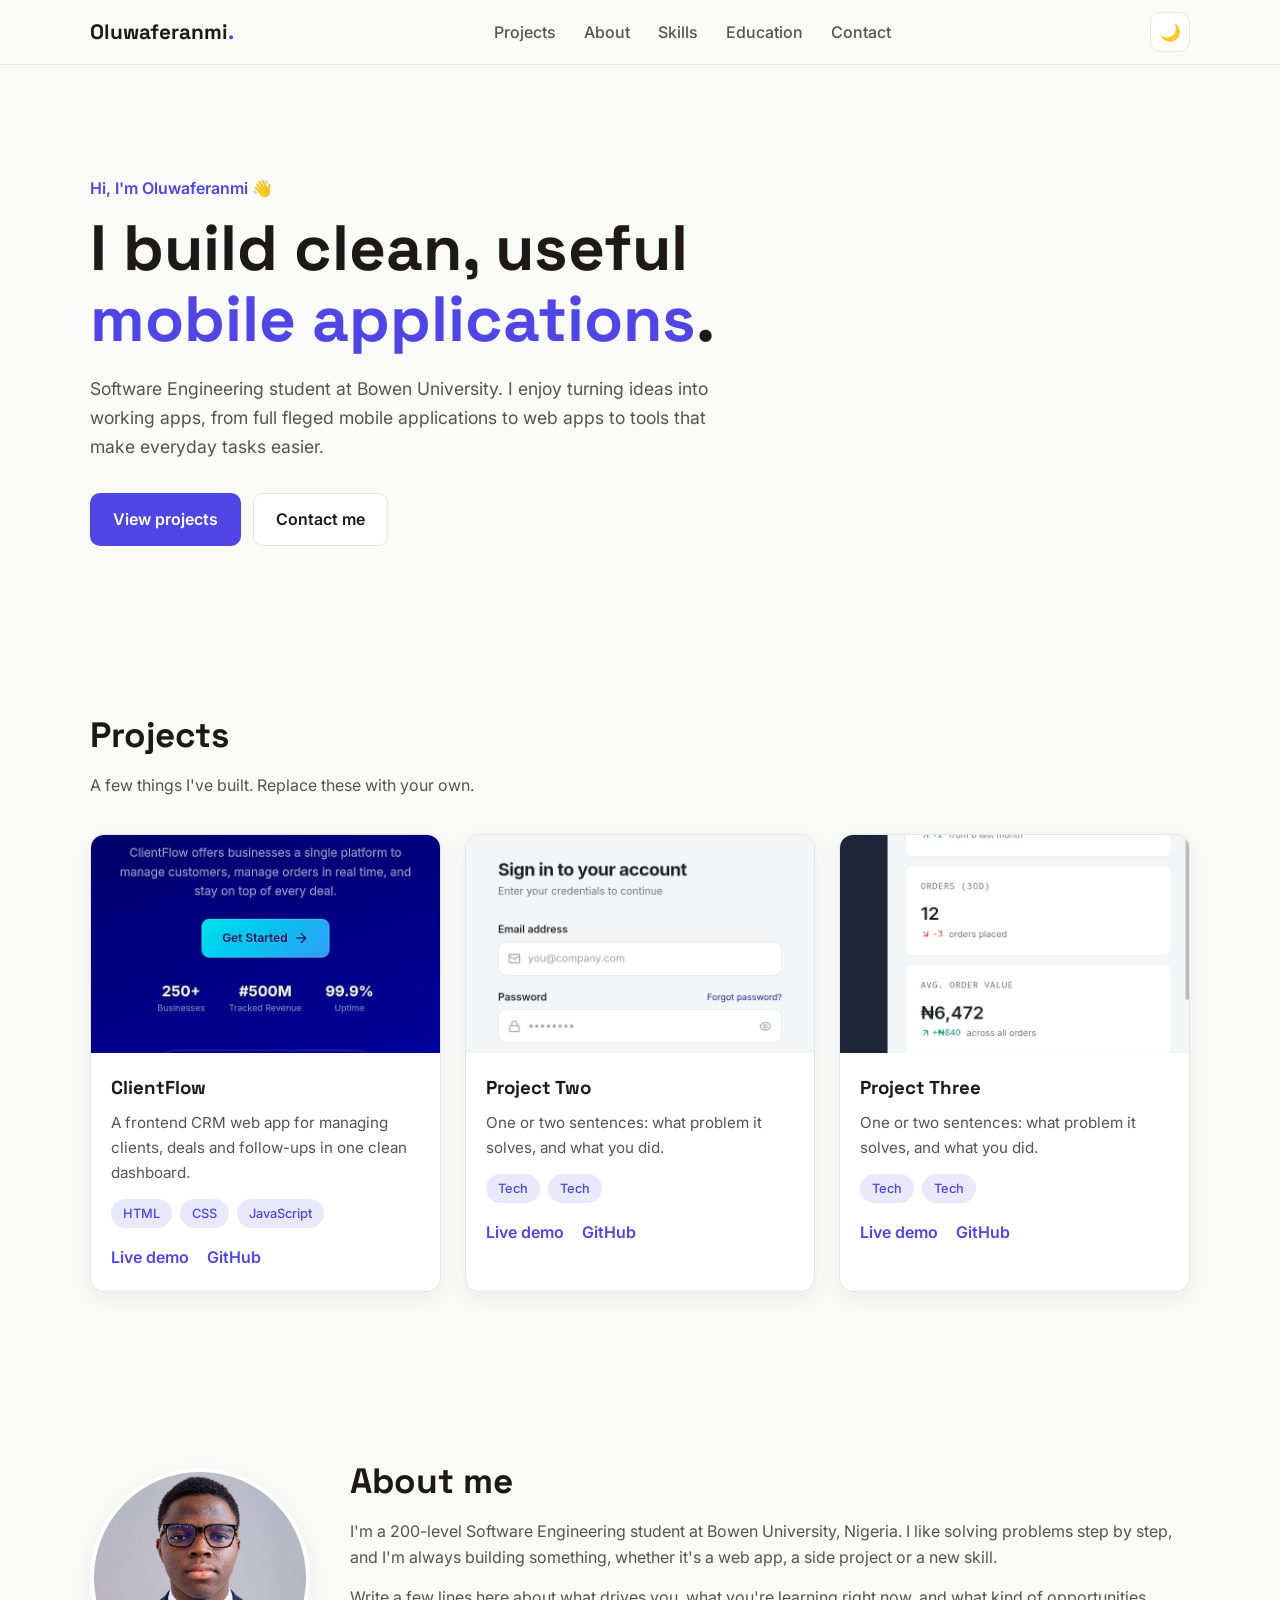
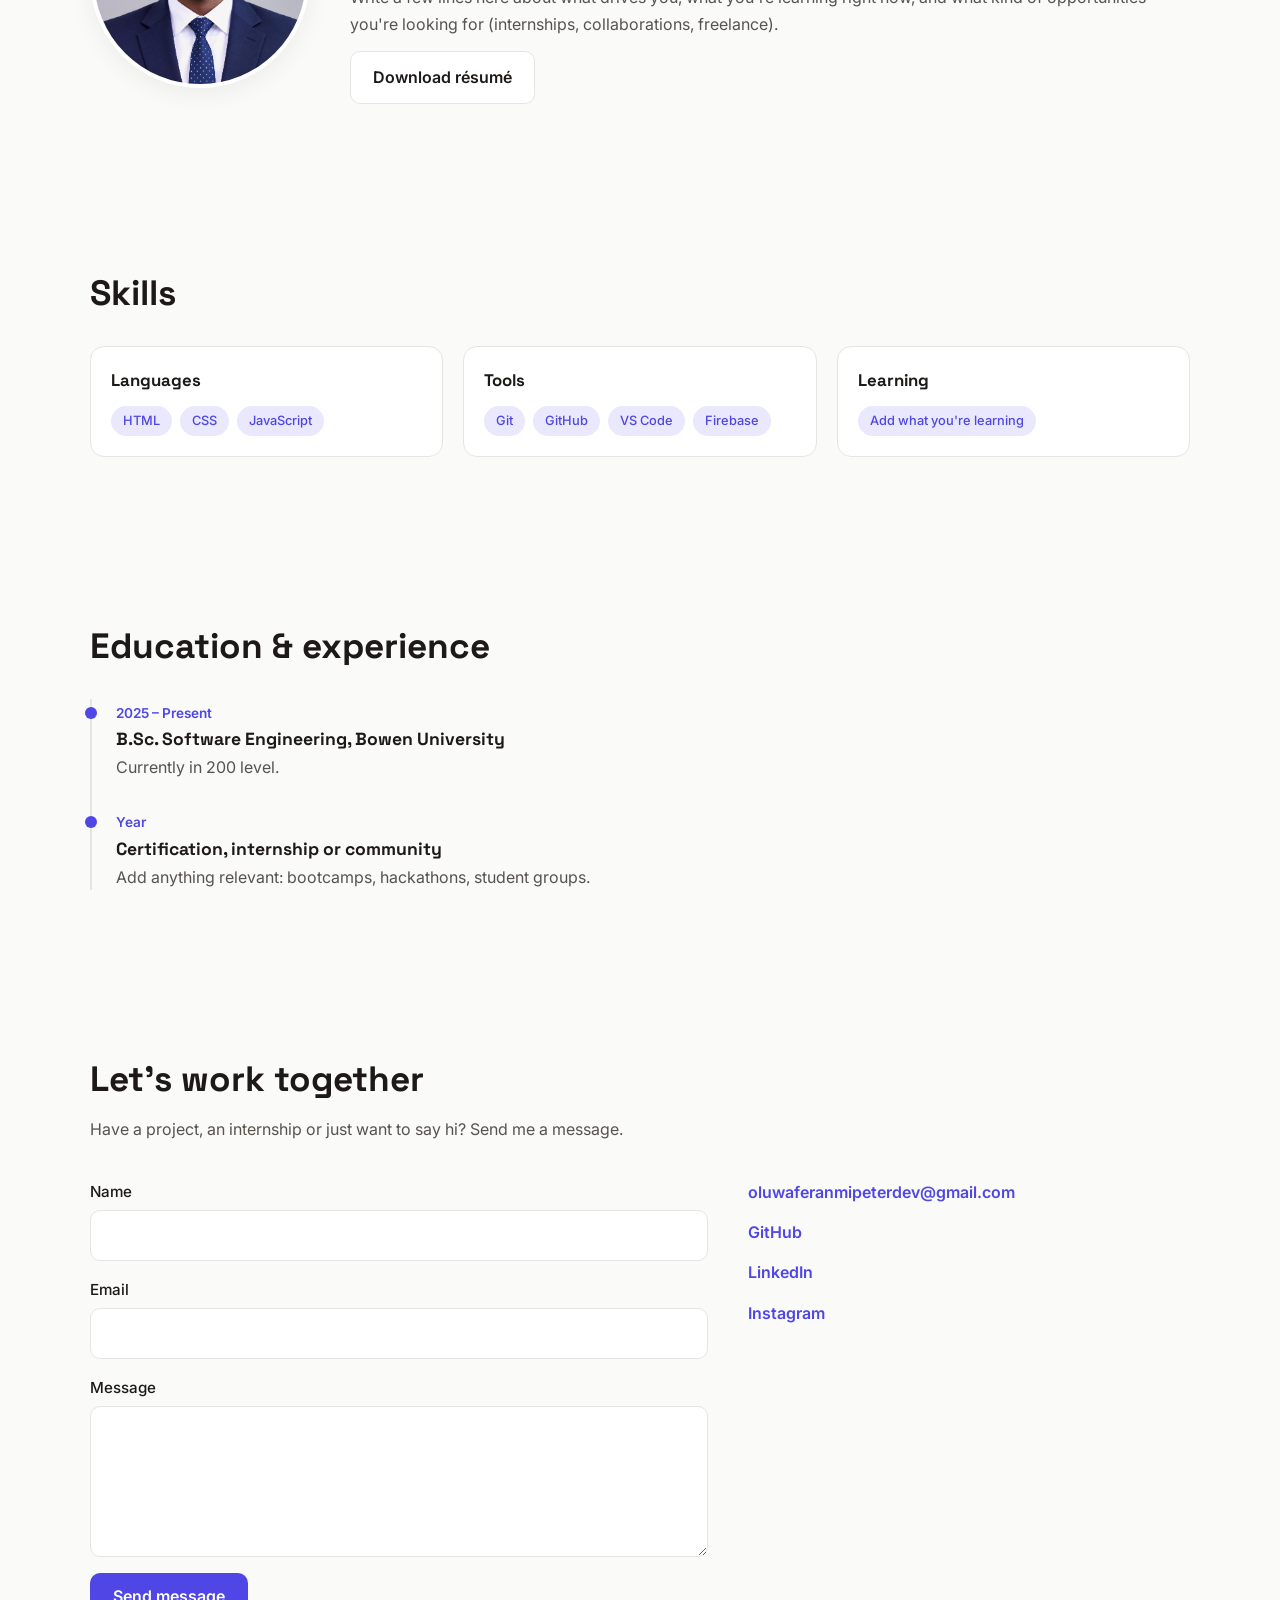
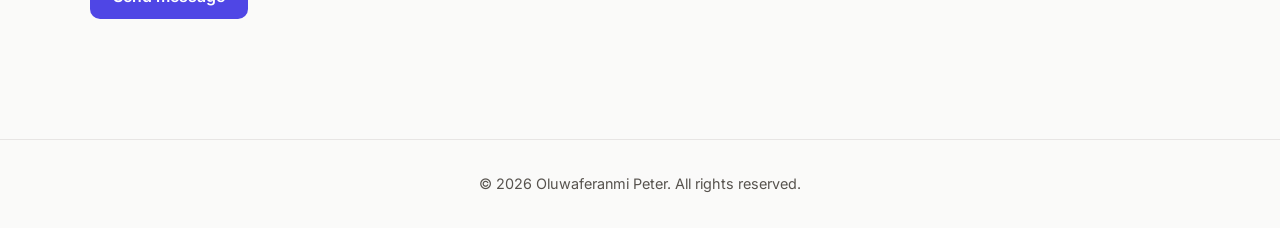
==== portfolio/public/index.html @ f14c9f9d "name change commit" ====
<!DOCTYPE html>
<html lang="en">
<head>
  <meta charset="UTF-8" />
  <meta name="viewport" content="width=device-width, initial-scale=1.0" />
  <title>Oluwaferanmi | Software Engineering Student</title>
  <meta name="description" content="Portfolio of Oluwaferanmi Osungbure, a Software Engineering student at Bowen University building useful mobile apps." />
  <meta property="og:title" content="Oluwaferanmi | Software Engineering Student" />
  <meta property="og:description" content="Projects, skills and contact details." />
  <meta property="og:image" content="images/preview.png" />
  <link rel="icon" href="images/favicon.png" />
  <link rel="preconnect" href="https://fonts.googleapis.com" />
  <link rel="preconnect" href="https://fonts.gstatic.com" crossorigin />
  <link href="https://fonts.googleapis.com/css2?family=Inter:wght@400;500;600&family=Space+Grotesk:wght@500;700&display=swap" rel="stylesheet" />
  <link rel="stylesheet" href="css/style.css" />
  <script>
    // Apply saved theme before paint to avoid a flash
    try {
      var t = localStorage.getItem("theme");
      if (t) document.documentElement.setAttribute("data-theme", t);
    } catch (e) {}
  </script>
</head>
<body>

  <header class="site-header">
    <nav class="nav container">
      <a href="#home" class="logo">Oluwaferanmi<span>.</span></a>
      <ul class="nav-links" id="nav-links">
        <li><a href="#projects">Projects</a></li>
        <li><a href="#about">About</a></li>
        <li><a href="#skills">Skills</a></li>
        <li><a href="#education">Education</a></li>
        <li><a href="#contact">Contact</a></li>
      </ul>
      <div class="nav-actions">
        <button id="theme-toggle" class="icon-btn" aria-label="Toggle dark mode">🌙</button>
        <button id="menu-toggle" class="icon-btn menu-btn" aria-label="Open menu" aria-expanded="false">☰</button>
      </div>
    </nav>
  </header>

  <main>

    <!-- HERO -->
    <section id="home" class="hero container">
      <p class="eyebrow">Hi, I'm Oluwaferanmi 👋</p>
      <h1>I build clean, useful <span class="accent">mobile applications</span>.</h1>
      <p class="lead">
        Software Engineering student at Bowen University. I enjoy turning ideas into
        working apps, from full fleged mobile applications to web apps to tools that make everyday tasks easier.
      </p>
      <div class="hero-buttons">
        <a href="#projects" class="btn btn-primary">View projects</a>
        <a href="#contact" class="btn btn-outline">Contact me</a>
      </div>
    </section>

    <!-- PROJECTS -->
    <section id="projects" class="section container">
      <h2 class="section-title">Projects</h2>
      <p class="section-sub">A few things I've built. Replace these with your own.</p>

      <div class="grid">
        <article class="card reveal">
          <img src="images/clientflow.png" alt="Screenshot of ClientFlow CRM dashboard" loading="lazy" />
          <div class="card-body">
            <h3>ClientFlow</h3>
            <p>A frontend CRM web app for managing clients, deals and follow-ups in one clean dashboard.</p>
            <ul class="tags">
              <li>HTML</li><li>CSS</li><li>JavaScript</li>
            </ul>
            <div class="card-links">
              <a href="#" target="_blank" rel="noopener">Live demo</a>
              <a href="#" target="_blank" rel="noopener">GitHub</a>
            </div>
          </div>
        </article>

        <article class="card reveal">
          <img src="images/project-2.png" alt="Screenshot of project two" loading="lazy" />
          <div class="card-body">
            <h3>Project Two</h3>
            <p>One or two sentences: what problem it solves, and what you did.</p>
            <ul class="tags">
              <li>Tech</li><li>Tech</li>
            </ul>
            <div class="card-links">
              <a href="#" target="_blank" rel="noopener">Live demo</a>
              <a href="#" target="_blank" rel="noopener">GitHub</a>
            </div>
          </div>
        </article>

        <article class="card reveal">
          <img src="images/project-3.png" alt="Screenshot of project three" loading="lazy" />
          <div class="card-body">
            <h3>Project Three</h3>
            <p>One or two sentences: what problem it solves, and what you did.</p>
            <ul class="tags">
              <li>Tech</li><li>Tech</li>
            </ul>
            <div class="card-links">
              <a href="#" target="_blank" rel="noopener">Live demo</a>
              <a href="#" target="_blank" rel="noopener">GitHub</a>
            </div>
          </div>
        </article>
      </div>
    </section>

    <!-- ABOUT -->
    <section id="about" class="section container about">
      <img class="avatar" src="images/me.jpg" alt="Portrait of Peter" />
      <div>
        <h2 class="section-title">About me</h2>
        <p>
          I'm a 200-level Software Engineering student at Bowen University, Nigeria.
          I like solving problems step by step, and I'm always building something,
          whether it's a web app, a side project or a new skill.
        </p>
        <p>
          Write a few lines here about what drives you, what you're learning right now,
          and what kind of opportunities you're looking for (internships, collaborations, freelance).
        </p>
        <a href="resume.pdf" class="btn btn-outline" download>Download résumé</a>
      </div>
    </section>

    <!-- SKILLS -->
    <section id="skills" class="section container">
      <h2 class="section-title">Skills</h2>
      <div class="skills-grid">
        <div class="skill-group reveal">
          <h3>Languages</h3>
          <ul class="tags"><li>HTML</li><li>CSS</li><li>JavaScript</li></ul>
        </div>
        <div class="skill-group reveal">
          <h3>Tools</h3>
          <ul class="tags"><li>Git</li><li>GitHub</li><li>VS Code</li><li>Firebase</li></ul>
        </div>
        <div class="skill-group reveal">
          <h3>Learning</h3>
          <ul class="tags"><li>Add what you're learning</li></ul>
        </div>
      </div>
    </section>

    <!-- EDUCATION -->
    <section id="education" class="section container">
      <h2 class="section-title">Education &amp; experience</h2>
      <ul class="timeline">
        <li class="reveal">
          <span class="time">2025 – Present</span>
          <h3>B.Sc. Software Engineering, Bowen University</h3>
          <p>Currently in 200 level.</p>
        </li>
        <li class="reveal">
          <span class="time">Year</span>
          <h3>Certification, internship or community</h3>
          <p>Add anything relevant: bootcamps, hackathons, student groups.</p>
        </li>
      </ul>
    </section>

    <!-- CONTACT -->
    <section id="contact" class="section container contact">
      <h2 class="section-title">Let's work together</h2>
      <p class="section-sub">Have a project, an internship or just want to say hi? Send me a message.</p>

      <div class="contact-wrap">
        <form id="contact-form" class="form" action="https://formspree.io/f/mljbjqqv" method="POST">
          <input type="hidden" name="_subject" value="New message from my portfolio" />
          <input type="text" name="_gotcha" style="display:none" tabindex="-1" autocomplete="off" />

          <label>Name
            <input type="text" name="name" required />
          </label>
          <label>Email
            <input type="email" name="email" required />
          </label>
          <label>Message
            <textarea name="message" rows="5" required></textarea>
          </label>
          <button type="submit" class="btn btn-primary">Send message</button>
          <p id="form-status" role="status" aria-live="polite"></p>
        </form>

        <ul class="contact-links">
          <li><a href="mailto:oluwaferanmipeterdev@gmail.com">oluwaferanmipeterdev@gmail.com</a></li>
          <li><a href="https://github.com/Peter-dev-nig" target="_blank" rel="noopener">GitHub</a></li>
          <li><a href="https://linkedin.com/in/feranmi-osungbure-7528b6446?" target="_blank" rel="noopener">LinkedIn</a></li>
          <li><a href="https://instagram.com/oluwaferanmi_dev" target="_blank" rel="noopener">Instagram</a></li>
        </ul>
      </div>
    </section>

  </main>

  <footer class="footer">
    <p>© <span id="year"></span> Oluwaferanmi Peter. All rights reserved.</p>
  </footer>

  <script src="js/main.js"></script>
</body>
</html>
---- portfolio/public/css/style.css ----
/* ---------- Tokens ---------- */
:root {
  --bg: #fafaf9;
  --surface: #ffffff;
  --text: #1c1917;
  --muted: #57534e;
  --border: #e7e5e4;
  --accent: #4f46e5;
  --accent-contrast: #ffffff;
  --radius: 14px;
  --shadow: 0 6px 24px rgba(0, 0, 0, 0.06);
  --font-body: "Inter", system-ui, sans-serif;
  --font-display: "Space Grotesk", "Inter", system-ui, sans-serif;
}

:root[data-theme="dark"] {
  --bg: #0c0a09;
  --surface: #171412;
  --text: #f5f5f4;
  --muted: #a8a29e;
  --border: #292524;
  --accent: #818cf8;
  --accent-contrast: #0c0a09;
  --shadow: 0 6px 24px rgba(0, 0, 0, 0.4);
}

@media (prefers-color-scheme: dark) {
  :root:not([data-theme="light"]) {
    --bg: #0c0a09;
    --surface: #171412;
    --text: #f5f5f4;
    --muted: #a8a29e;
    --border: #292524;
    --accent: #818cf8;
    --accent-contrast: #0c0a09;
    --shadow: 0 6px 24px rgba(0, 0, 0, 0.4);
  }
}

/* ---------- Base ---------- */
* { box-sizing: border-box; margin: 0; padding: 0; }
html { scroll-behavior: smooth; scroll-padding-top: 80px; }
body {
  font-family: var(--font-body);
  background: var(--bg);
  color: var(--text);
  line-height: 1.65;
  transition: background 0.3s, color 0.3s;
}
img { max-width: 100%; display: block; }
a { color: inherit; text-decoration: none; }
ul { list-style: none; }

.container { width: min(1100px, 100% - 32px); margin-inline: auto; }
.section { padding: 80px 0; }
.section-title { font-family: var(--font-display); font-size: clamp(1.6rem, 4vw, 2.2rem); margin-bottom: 8px; }
.section-sub { color: var(--muted); margin-bottom: 36px; }
.accent { color: var(--accent); }

/* ---------- Header / Nav ---------- */
.site-header {
  position: sticky; top: 0; z-index: 50;
  background: color-mix(in srgb, var(--bg) 85%, transparent);
  backdrop-filter: blur(10px);
  border-bottom: 1px solid var(--border);
}
.nav { display: flex; align-items: center; justify-content: space-between; height: 64px; }
.logo { font-family: var(--font-display); font-weight: 700; font-size: 1.3rem; }
.logo span { color: var(--accent); }
.nav-links { display: flex; gap: 28px; }
.nav-links a { color: var(--muted); font-weight: 500; transition: color 0.2s; }
.nav-links a:hover { color: var(--accent); }
.nav-actions { display: flex; gap: 8px; }
.icon-btn {
  background: var(--surface); border: 1px solid var(--border); color: var(--text);
  width: 40px; height: 40px; border-radius: 10px; cursor: pointer; font-size: 1.05rem;
}
.menu-btn { display: none; }

/* ---------- Hero ---------- */
.hero { padding: 110px 0 80px; }
.eyebrow { color: var(--accent); font-weight: 600; margin-bottom: 12px; }
.hero h1 {
  font-family: var(--font-display);
  font-size: clamp(2.2rem, 7vw, 4rem);
  line-height: 1.1; max-width: 18ch; margin-bottom: 20px;
}
.lead { color: var(--muted); font-size: 1.1rem; max-width: 58ch; margin-bottom: 32px; }
.hero-buttons { display: flex; gap: 12px; flex-wrap: wrap; }

/* ---------- Buttons ---------- */
.btn {
  display: inline-block; padding: 12px 22px; border-radius: 10px;
  font-weight: 600; cursor: pointer; border: 1px solid transparent;
  font-family: inherit; font-size: 1rem; transition: transform 0.15s, opacity 0.2s;
}
.btn:hover { transform: translateY(-2px); }
.btn-primary { background: var(--accent); color: var(--accent-contrast); }
.btn-outline { border-color: var(--border); background: var(--surface); }
.btn-outline:hover { border-color: var(--accent); }

/* ---------- Projects ---------- */
.grid { display: grid; grid-template-columns: repeat(auto-fit, minmax(290px, 1fr)); gap: 24px; }
.card {
  background: var(--surface); border: 1px solid var(--border);
  border-radius: var(--radius); overflow: hidden; box-shadow: var(--shadow);
  transition: transform 0.2s;
}
.card:hover { transform: translateY(-4px); }
.card img { width: 100%; aspect-ratio: 16 / 10; object-fit: cover; background: var(--border); }
.card-body { padding: 20px; }
.card-body h3 { font-family: var(--font-display); margin-bottom: 6px; }
.card-body p { color: var(--muted); font-size: 0.95rem; margin-bottom: 14px; }
.card-links { display: flex; gap: 18px; margin-top: 16px; font-weight: 600; }
.card-links a { color: var(--accent); }
.card-links a:hover { text-decoration: underline; }

.tags { display: flex; flex-wrap: wrap; gap: 8px; }
.tags li {
  font-size: 0.8rem; padding: 4px 12px; border-radius: 999px;
  background: color-mix(in srgb, var(--accent) 12%, transparent); color: var(--accent); font-weight: 500;
}

/* ---------- About ---------- */
.about { display: grid; grid-template-columns: 220px 1fr; gap: 40px; align-items: center; }
.about p { color: var(--muted); margin-bottom: 14px; }
.avatar {
  width: 220px; height: 220px; border-radius: 50%; object-fit: cover;
  background: var(--border); border: 4px solid var(--surface); box-shadow: var(--shadow);
}

/* ---------- Skills ---------- */
.skills-grid { display: grid; grid-template-columns: repeat(auto-fit, minmax(240px, 1fr)); gap: 20px; margin-top: 24px; }
.skill-group { background: var(--surface); border: 1px solid var(--border); border-radius: var(--radius); padding: 20px; }
.skill-group h3 { font-family: var(--font-display); margin-bottom: 12px; font-size: 1.05rem; }

/* ---------- Timeline ---------- */
.timeline { margin-top: 24px; border-left: 2px solid var(--border); padding-left: 24px; display: grid; gap: 28px; }
.timeline li { position: relative; }
.timeline li::before {
  content: ""; position: absolute; left: -31px; top: 8px;
  width: 12px; height: 12px; border-radius: 50%; background: var(--accent);
}
.time { font-size: 0.85rem; color: var(--accent); font-weight: 600; }
.timeline h3 { font-family: var(--font-display); font-size: 1.1rem; }
.timeline p { color: var(--muted); }

/* ---------- Contact ---------- */
.contact-wrap { display: grid; grid-template-columns: 1.4fr 1fr; gap: 40px; }
.form { display: grid; gap: 16px; }
.form label { display: grid; gap: 6px; font-weight: 500; font-size: 0.95rem; }
.form input, .form textarea {
  font: inherit; padding: 12px 14px; border-radius: 10px;
  border: 1px solid var(--border); background: var(--surface); color: var(--text);
}
.form input:focus, .form textarea:focus { outline: 2px solid var(--accent); border-color: transparent; }
.form .btn { justify-self: start; }
.contact-links { display: grid; gap: 14px; align-content: start; }
.contact-links a { color: var(--accent); font-weight: 600; }
.contact-links a:hover { text-decoration: underline; }

/* ---------- Footer ---------- */
.footer { text-align: center; padding: 32px 16px; color: var(--muted); border-top: 1px solid var(--border); font-size: 0.9rem; }

/* ---------- Scroll reveal ---------- */
.reveal { opacity: 0; transform: translateY(20px); transition: opacity 0.6s, transform 0.6s; }
.reveal.visible { opacity: 1; transform: none; }

/* ---------- Responsive ---------- */
@media (max-width: 760px) {
  .menu-btn { display: inline-block; }
  .nav-links {
    position: absolute; top: 64px; left: 0; right: 0;
    flex-direction: column; gap: 0;
    background: var(--bg); border-bottom: 1px solid var(--border);
    max-height: 0; overflow: hidden; transition: max-height 0.3s;
  }
  .nav-links.open { max-height: 320px; }
  .nav-links a { display: block; padding: 14px 16px; }
  .section { padding: 56px 0; }
  .hero { padding: 70px 0 50px; }
  .about { grid-template-columns: 1fr; text-align: left; }
  .avatar { width: 160px; height: 160px; }
  .contact-wrap { grid-template-columns: 1fr; }
}

@media (prefers-reduced-motion: reduce) {
  html { scroll-behavior: auto; }
  * { transition: none !important; }
  .reveal { opacity: 1; transform: none; }
}

#form-status { font-weight: 500; min-height: 1.5em; }
#form-status.success { color: #16a34a; }
#form-status.error { color: #dc2626; }
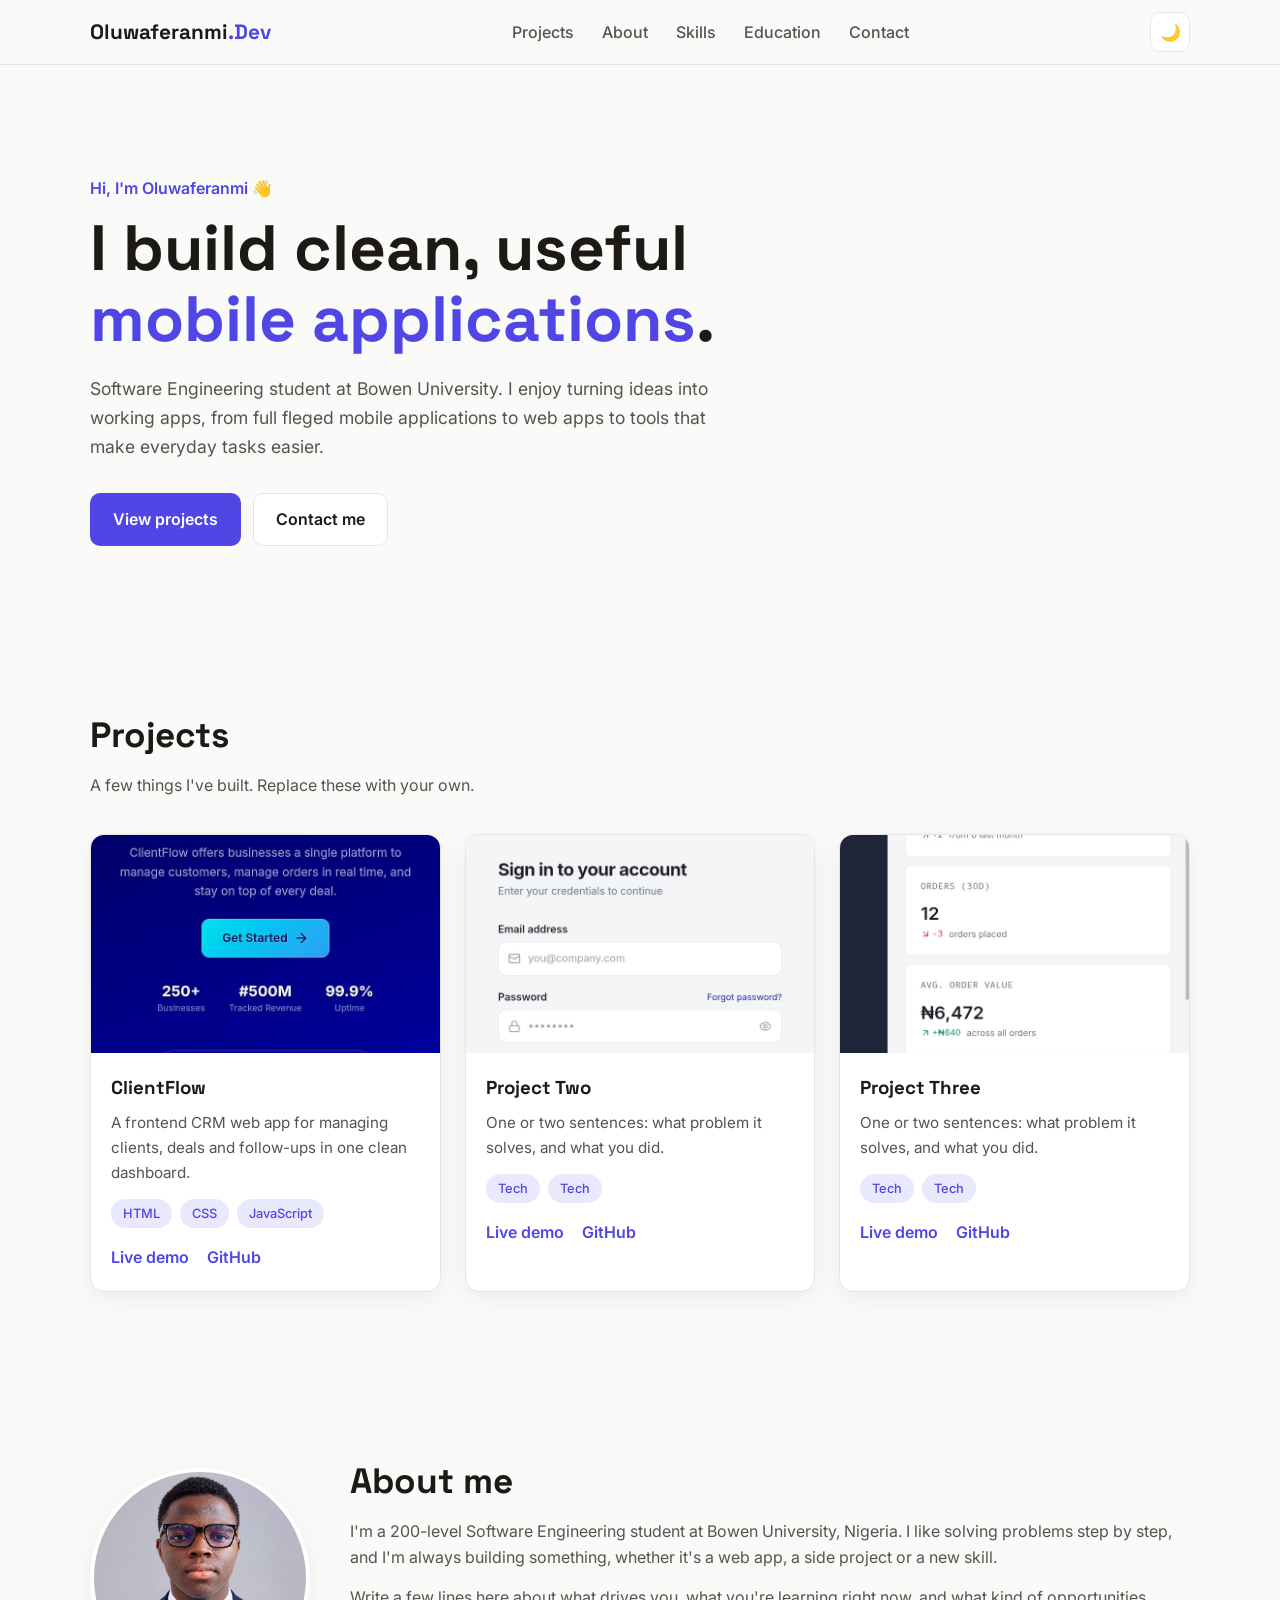
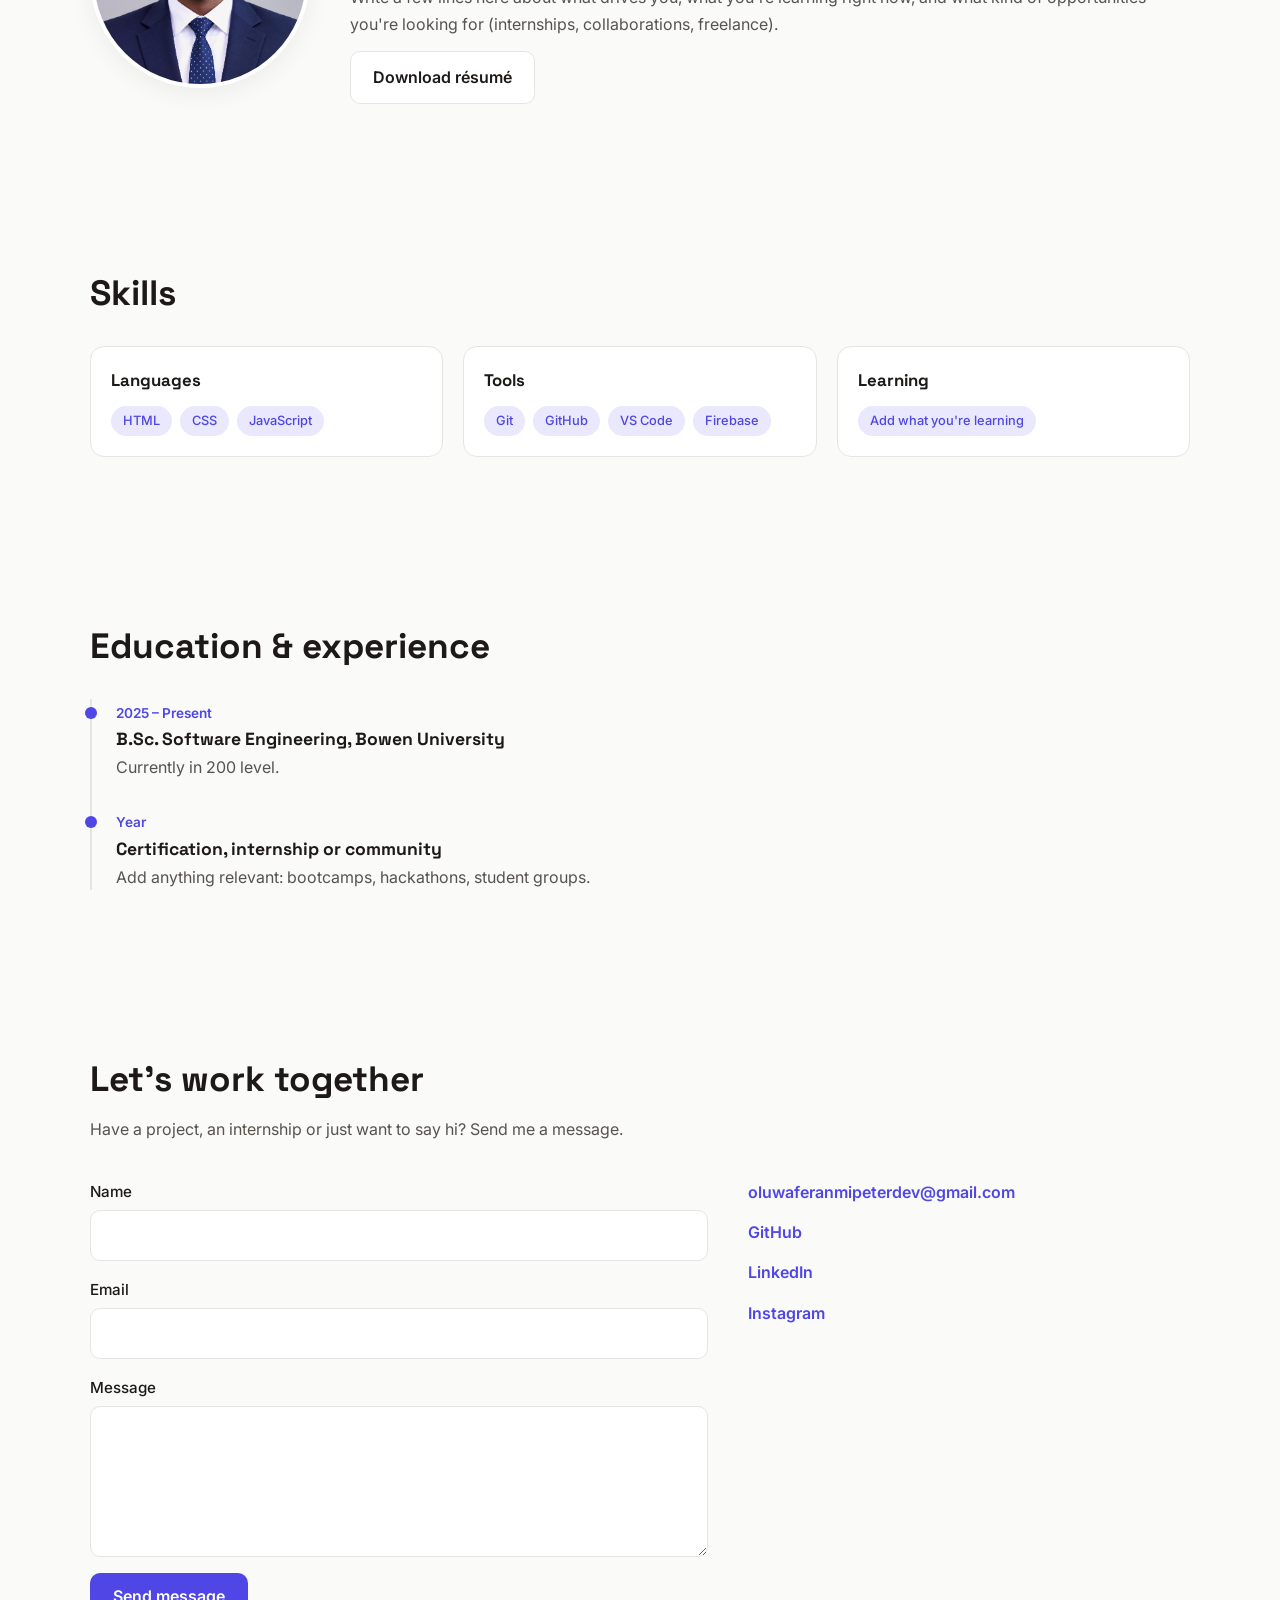
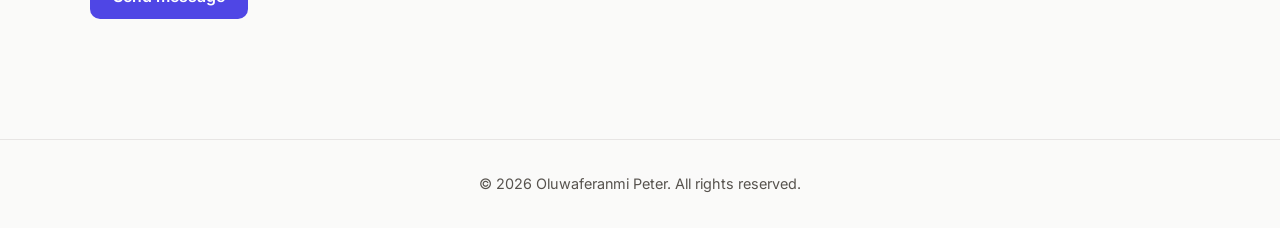
==== commit d15b111d: ".dev commit" ====
--- a/portfolio/public/index.html
+++ b/portfolio/public/index.html
@@ -3,7 +3,7 @@
 <head>
   <meta charset="UTF-8" />
   <meta name="viewport" content="width=device-width, initial-scale=1.0" />
-  <title>Oluwaferanmi | Software Engineering Student</title>
+  <title>Oluwaferanmi | Software Engineer and Mobile App Developer</title>
   <meta name="description" content="Portfolio of Oluwaferanmi Osungbure, a Software Engineering student at Bowen University building useful mobile apps." />
   <meta property="og:title" content="Oluwaferanmi | Software Engineering Student" />
   <meta property="og:description" content="Projects, skills and contact details." />
@@ -25,7 +25,7 @@
 
   <header class="site-header">
     <nav class="nav container">
-      <a href="#home" class="logo">Oluwaferanmi<span>.</span></a>
+      <a href="#home" class="logo">Oluwaferanmi<span>.</span><span>Dev</span></span></a>
       <ul class="nav-links" id="nav-links">
         <li><a href="#projects">Projects</a></li>
         <li><a href="#about">About</a></li>
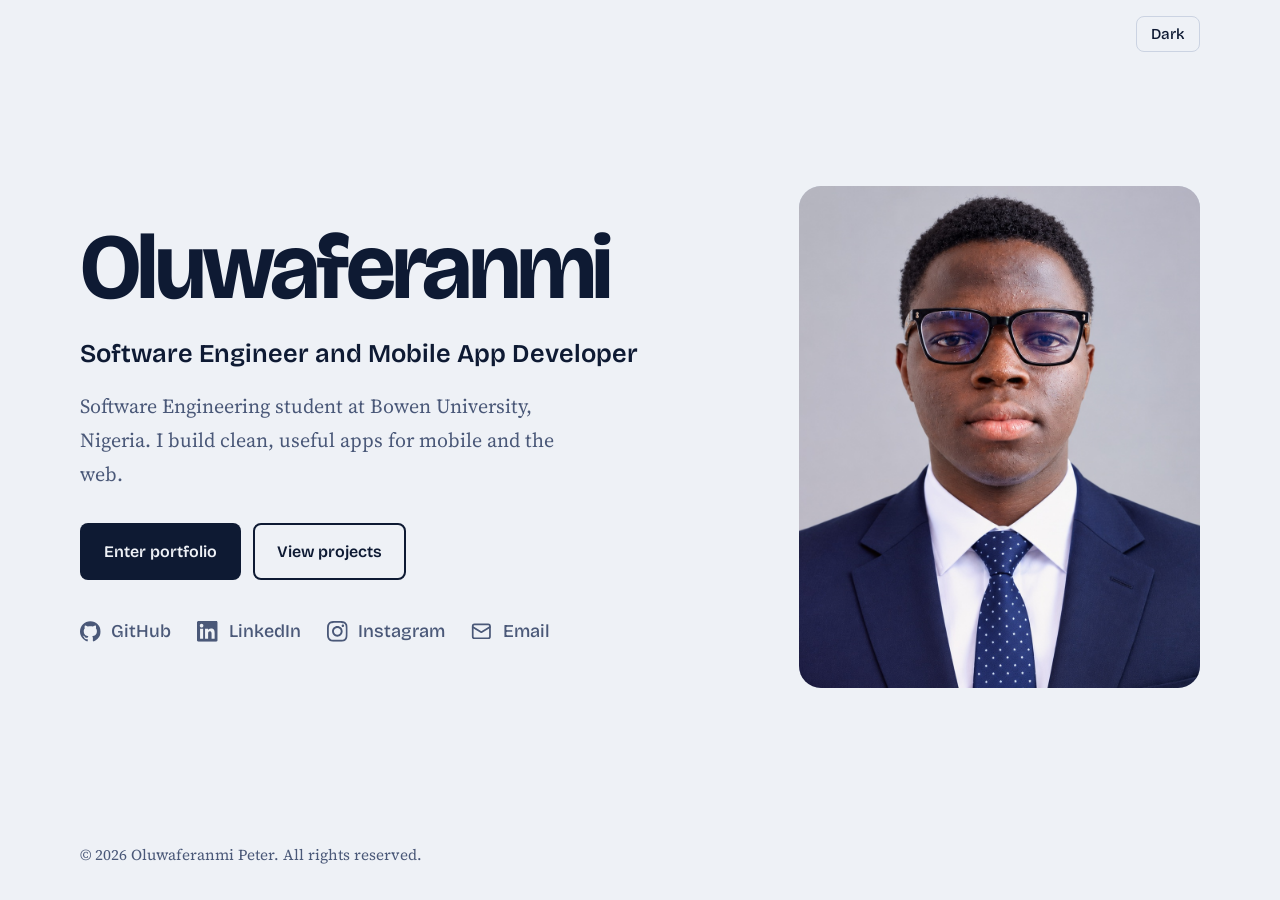
==== commit 146d3731: "lovely work 1" ====
--- a/portfolio/public/index.html
+++ b/portfolio/public/index.html
@@ -4,202 +4,55 @@
   <meta charset="UTF-8" />
   <meta name="viewport" content="width=device-width, initial-scale=1.0" />
   <title>Oluwaferanmi | Software Engineer and Mobile App Developer</title>
-  <meta name="description" content="Portfolio of Oluwaferanmi Osungbure, a Software Engineering student at Bowen University building useful mobile apps." />
-  <meta property="og:title" content="Oluwaferanmi | Software Engineering Student" />
+  <meta name="description" content="Portfolio of Oluwaferanmi Osungbure, a Software Engineering student at Bowen University building useful mobile and web apps." />
+  <meta property="og:title" content="Oluwaferanmi | Software Engineer and Mobile App Developer" />
   <meta property="og:description" content="Projects, skills and contact details." />
-  <meta property="og:image" content="images/preview.png" />
+  <meta property="og:image" content="https://oluwaferanmi-dev-portfolio.web.app/images/me.jpg" />
   <link rel="icon" href="images/favicon.png" />
   <link rel="preconnect" href="https://fonts.googleapis.com" />
   <link rel="preconnect" href="https://fonts.gstatic.com" crossorigin />
-  <link href="https://fonts.googleapis.com/css2?family=Inter:wght@400;500;600&family=Space+Grotesk:wght@500;700&display=swap" rel="stylesheet" />
+  <link href="https://fonts.googleapis.com/css2?family=Bricolage+Grotesque:opsz,wght@12..96,500..800&family=Source+Serif+4:opsz,wght@8..60,400..600&display=swap" rel="stylesheet" />
   <link rel="stylesheet" href="css/style.css" />
   <script>
-    // Apply saved theme before paint to avoid a flash
     try {
       var t = localStorage.getItem("theme");
       if (t) document.documentElement.setAttribute("data-theme", t);
     } catch (e) {}
   </script>
 </head>
-<body>
+<body class="landing-page">
 
-  <header class="site-header">
-    <nav class="nav container">
-      <a href="#home" class="logo">Oluwaferanmi<span>.</span><span>Dev</span></span></a>
-      <ul class="nav-links" id="nav-links">
-        <li><a href="#projects">Projects</a></li>
-        <li><a href="#about">About</a></li>
-        <li><a href="#skills">Skills</a></li>
-        <li><a href="#education">Education</a></li>
-        <li><a href="#contact">Contact</a></li>
+  <div class="landing-bar container">
+    <button id="theme-toggle" class="pill-btn" type="button">Dark</button>
+  </div>
+
+  <main id="main" class="landing container">
+    <div class="landing-copy">
+      <h1 class="landing-name">Oluwaferanmi</h1>
+      <p class="landing-role">Software Engineer and Mobile App Developer</p>
+      <p class="lead">
+        Software Engineering student at Bowen University, Nigeria.
+        I build clean, useful apps for mobile and the web.
+      </p>
+
+      <div class="hero-actions">
+        <a href="home.html" class="btn btn-primary">Enter portfolio</a>
+        <a href="projects.html" class="btn btn-secondary">View projects</a>
+      </div>
+
+      <ul class="social-row">
+        <li><a class="icon-link" href="https://github.com/Peter-dev-nig" target="_blank" rel="noopener"><svg class="icon" aria-hidden="true"><use href="#icon-github"/></svg><span>GitHub</span></a></li>
+        <li><a class="icon-link" href="https://linkedin.com/in/feranmi-osungbure-7528b6446" target="_blank" rel="noopener"><svg class="icon" aria-hidden="true"><use href="#icon-linkedin"/></svg><span>LinkedIn</span></a></li>
+        <li><a class="icon-link" href="https://instagram.com/oluwaferanmi_dev" target="_blank" rel="noopener"><svg class="icon" aria-hidden="true"><use href="#icon-instagram"/></svg><span>Instagram</span></a></li>
+        <li><a class="icon-link" href="mailto:oluwaferanmipeterdev@gmail.com"><svg class="icon" aria-hidden="true"><use href="#icon-mail"/></svg><span>Email</span></a></li>
       </ul>
-      <div class="nav-actions">
-        <button id="theme-toggle" class="icon-btn" aria-label="Toggle dark mode">🌙</button>
-        <button id="menu-toggle" class="icon-btn menu-btn" aria-label="Open menu" aria-expanded="false">☰</button>
-      </div>
-    </nav>
-  </header>
+    </div>
 
-  <main>
-
-    <!-- HERO -->
-    <section id="home" class="hero container">
-      <p class="eyebrow">Hi, I'm Oluwaferanmi 👋</p>
-      <h1>I build clean, useful <span class="accent">mobile applications</span>.</h1>
-      <p class="lead">
-        Software Engineering student at Bowen University. I enjoy turning ideas into
-        working apps, from full fleged mobile applications to web apps to tools that make everyday tasks easier.
-      </p>
-      <div class="hero-buttons">
-        <a href="#projects" class="btn btn-primary">View projects</a>
-        <a href="#contact" class="btn btn-outline">Contact me</a>
-      </div>
-    </section>
-
-    <!-- PROJECTS -->
-    <section id="projects" class="section container">
-      <h2 class="section-title">Projects</h2>
-      <p class="section-sub">A few things I've built. Replace these with your own.</p>
-
-      <div class="grid">
-        <article class="card reveal">
-          <img src="images/clientflow.png" alt="Screenshot of ClientFlow CRM dashboard" loading="lazy" />
-          <div class="card-body">
-            <h3>ClientFlow</h3>
-            <p>A frontend CRM web app for managing clients, deals and follow-ups in one clean dashboard.</p>
-            <ul class="tags">
-              <li>HTML</li><li>CSS</li><li>JavaScript</li>
-            </ul>
-            <div class="card-links">
-              <a href="#" target="_blank" rel="noopener">Live demo</a>
-              <a href="#" target="_blank" rel="noopener">GitHub</a>
-            </div>
-          </div>
-        </article>
-
-        <article class="card reveal">
-          <img src="images/project-2.png" alt="Screenshot of project two" loading="lazy" />
-          <div class="card-body">
-            <h3>Project Two</h3>
-            <p>One or two sentences: what problem it solves, and what you did.</p>
-            <ul class="tags">
-              <li>Tech</li><li>Tech</li>
-            </ul>
-            <div class="card-links">
-              <a href="#" target="_blank" rel="noopener">Live demo</a>
-              <a href="#" target="_blank" rel="noopener">GitHub</a>
-            </div>
-          </div>
-        </article>
-
-        <article class="card reveal">
-          <img src="images/project-3.png" alt="Screenshot of project three" loading="lazy" />
-          <div class="card-body">
-            <h3>Project Three</h3>
-            <p>One or two sentences: what problem it solves, and what you did.</p>
-            <ul class="tags">
-              <li>Tech</li><li>Tech</li>
-            </ul>
-            <div class="card-links">
-              <a href="#" target="_blank" rel="noopener">Live demo</a>
-              <a href="#" target="_blank" rel="noopener">GitHub</a>
-            </div>
-          </div>
-        </article>
-      </div>
-    </section>
-
-    <!-- ABOUT -->
-    <section id="about" class="section container about">
-      <img class="avatar" src="images/me.jpg" alt="Portrait of Peter" />
-      <div>
-        <h2 class="section-title">About me</h2>
-        <p>
-          I'm a 200-level Software Engineering student at Bowen University, Nigeria.
-          I like solving problems step by step, and I'm always building something,
-          whether it's a web app, a side project or a new skill.
-        </p>
-        <p>
-          Write a few lines here about what drives you, what you're learning right now,
-          and what kind of opportunities you're looking for (internships, collaborations, freelance).
-        </p>
-        <a href="resume.pdf" class="btn btn-outline" download>Download résumé</a>
-      </div>
-    </section>
-
-    <!-- SKILLS -->
-    <section id="skills" class="section container">
-      <h2 class="section-title">Skills</h2>
-      <div class="skills-grid">
-        <div class="skill-group reveal">
-          <h3>Languages</h3>
-          <ul class="tags"><li>HTML</li><li>CSS</li><li>JavaScript</li></ul>
-        </div>
-        <div class="skill-group reveal">
-          <h3>Tools</h3>
-          <ul class="tags"><li>Git</li><li>GitHub</li><li>VS Code</li><li>Firebase</li></ul>
-        </div>
-        <div class="skill-group reveal">
-          <h3>Learning</h3>
-          <ul class="tags"><li>Add what you're learning</li></ul>
-        </div>
-      </div>
-    </section>
-
-    <!-- EDUCATION -->
-    <section id="education" class="section container">
-      <h2 class="section-title">Education &amp; experience</h2>
-      <ul class="timeline">
-        <li class="reveal">
-          <span class="time">2025 – Present</span>
-          <h3>B.Sc. Software Engineering, Bowen University</h3>
-          <p>Currently in 200 level.</p>
-        </li>
-        <li class="reveal">
-          <span class="time">Year</span>
-          <h3>Certification, internship or community</h3>
-          <p>Add anything relevant: bootcamps, hackathons, student groups.</p>
-        </li>
-      </ul>
-    </section>
-
-    <!-- CONTACT -->
-    <section id="contact" class="section container contact">
-      <h2 class="section-title">Let's work together</h2>
-      <p class="section-sub">Have a project, an internship or just want to say hi? Send me a message.</p>
-
-      <div class="contact-wrap">
-        <form id="contact-form" class="form" action="https://formspree.io/f/mljbjqqv" method="POST">
-          <input type="hidden" name="_subject" value="New message from my portfolio" />
-          <input type="text" name="_gotcha" style="display:none" tabindex="-1" autocomplete="off" />
-
-          <label>Name
-            <input type="text" name="name" required />
-          </label>
-          <label>Email
-            <input type="email" name="email" required />
-          </label>
-          <label>Message
-            <textarea name="message" rows="5" required></textarea>
-          </label>
-          <button type="submit" class="btn btn-primary">Send message</button>
-          <p id="form-status" role="status" aria-live="polite"></p>
-        </form>
-
-        <ul class="contact-links">
-          <li><a href="mailto:oluwaferanmipeterdev@gmail.com">oluwaferanmipeterdev@gmail.com</a></li>
-          <li><a href="https://github.com/Peter-dev-nig" target="_blank" rel="noopener">GitHub</a></li>
-          <li><a href="https://linkedin.com/in/feranmi-osungbure-7528b6446?" target="_blank" rel="noopener">LinkedIn</a></li>
-          <li><a href="https://instagram.com/oluwaferanmi_dev" target="_blank" rel="noopener">Instagram</a></li>
-        </ul>
-      </div>
-    </section>
-
+    <img class="landing-portrait" src="images/me.jpg" width="1254" height="1254"
+         alt="Portrait of Oluwaferanmi, wearing glasses and a navy suit" />
   </main>
 
-  <footer class="footer">
-    <p>© <span id="year"></span> Oluwaferanmi Peter. All rights reserved.</p>
-  </footer>
+  <p class="landing-foot container">&copy; <span id="year"></span> Oluwaferanmi Peter. All rights reserved.</p>
 
   <script src="js/main.js"></script>
 </body>
--- a/portfolio/public/css/style.css
+++ b/portfolio/public/css/style.css
@@ -1,195 +1,332 @@
 /* ---------- Tokens ---------- */
 :root {
-  --bg: #fafaf9;
-  --surface: #ffffff;
-  --text: #1c1917;
-  --muted: #57534e;
-  --border: #e7e5e4;
-  --accent: #4f46e5;
-  --accent-contrast: #ffffff;
-  --radius: 14px;
-  --shadow: 0 6px 24px rgba(0, 0, 0, 0.06);
-  --font-body: "Inter", system-ui, sans-serif;
-  --font-display: "Space Grotesk", "Inter", system-ui, sans-serif;
+  --bg: #EEF1F6;
+  --surface: #F9FAFC;
+  --text: #0E1A33;
+  --muted: #4A5878;
+  --line: #CBD3E2;
+  --accent: #2744C9;
+  --btn-bg: #0E1A33;
+  --btn-text: #EEF1F6;
+  --panel: #0E1A33;
+  --on-panel: #EEF1F6;
+  --signal: #F2A900;
+  --font-display: "Bricolage Grotesque", system-ui, sans-serif;
+  --font-body: "Source Serif 4", Georgia, serif;
 }
 
 :root[data-theme="dark"] {
-  --bg: #0c0a09;
-  --surface: #171412;
-  --text: #f5f5f4;
-  --muted: #a8a29e;
-  --border: #292524;
-  --accent: #818cf8;
-  --accent-contrast: #0c0a09;
-  --shadow: 0 6px 24px rgba(0, 0, 0, 0.4);
+  --bg: #0A1224;
+  --surface: #101B33;
+  --text: #E7ECF7;
+  --muted: #9AA8C7;
+  --line: #22315A;
+  --accent: #8FA6FF;
+  --btn-bg: #E7ECF7;
+  --btn-text: #0A1224;
+  --panel: #16244A;
+  --on-panel: #E7ECF7;
 }
 
 @media (prefers-color-scheme: dark) {
   :root:not([data-theme="light"]) {
-    --bg: #0c0a09;
-    --surface: #171412;
-    --text: #f5f5f4;
-    --muted: #a8a29e;
-    --border: #292524;
-    --accent: #818cf8;
-    --accent-contrast: #0c0a09;
-    --shadow: 0 6px 24px rgba(0, 0, 0, 0.4);
+    --bg: #0A1224;
+    --surface: #101B33;
+    --text: #E7ECF7;
+    --muted: #9AA8C7;
+    --line: #22315A;
+    --accent: #8FA6FF;
+    --btn-bg: #E7ECF7;
+    --btn-text: #0A1224;
+    --panel: #16244A;
+    --on-panel: #E7ECF7;
   }
 }
 
 /* ---------- Base ---------- */
-* { box-sizing: border-box; margin: 0; padding: 0; }
-html { scroll-behavior: smooth; scroll-padding-top: 80px; }
+*, *::before, *::after { box-sizing: border-box; }
+* { margin: 0; padding: 0; }
+html { scroll-behavior: smooth; scroll-padding-top: 88px; -webkit-text-size-adjust: 100%; }
 body {
   font-family: var(--font-body);
+  font-size: 1.125rem;
+  line-height: 1.7;
   background: var(--bg);
   color: var(--text);
-  line-height: 1.65;
-  transition: background 0.3s, color 0.3s;
 }
 img { max-width: 100%; display: block; }
 a { color: inherit; text-decoration: none; }
-ul { list-style: none; }
-
-.container { width: min(1100px, 100% - 32px); margin-inline: auto; }
-.section { padding: 80px 0; }
-.section-title { font-family: var(--font-display); font-size: clamp(1.6rem, 4vw, 2.2rem); margin-bottom: 8px; }
-.section-sub { color: var(--muted); margin-bottom: 36px; }
-.accent { color: var(--accent); }
-
-/* ---------- Header / Nav ---------- */
+ul, ol { list-style: none; }
+
+h1, h2, h3 {
+  font-family: var(--font-display);
+  font-weight: 700;
+  line-height: 1.1;
+  letter-spacing: -0.02em;
+}
+h2 { font-size: clamp(1.7rem, 4vw, 2.4rem); }
+
+::selection { background: var(--signal); color: #0E1A33; }
+:focus-visible { outline: 3px solid var(--accent); outline-offset: 3px; border-radius: 4px; }
+
+.container { width: min(1120px, 100% - 32px); margin-inline: auto; }
+
+.skip-link {
+  position: absolute; left: 16px; top: -60px; z-index: 100;
+  background: var(--btn-bg); color: var(--btn-text);
+  padding: 10px 16px; border-radius: 8px; font-family: var(--font-display); font-weight: 600;
+}
+.skip-link:focus { top: 12px; }
+
+/* ---------- Header ---------- */
 .site-header {
   position: sticky; top: 0; z-index: 50;
-  background: color-mix(in srgb, var(--bg) 85%, transparent);
-  backdrop-filter: blur(10px);
-  border-bottom: 1px solid var(--border);
-}
-.nav { display: flex; align-items: center; justify-content: space-between; height: 64px; }
-.logo { font-family: var(--font-display); font-weight: 700; font-size: 1.3rem; }
-.logo span { color: var(--accent); }
+  background: var(--bg);
+  border-bottom: 1px solid var(--line);
+}
+.nav { display: flex; align-items: center; justify-content: space-between; height: 68px; gap: 16px; }
+.logo { font-family: var(--font-display); font-weight: 800; font-size: 1.2rem; letter-spacing: -0.02em; }
 .nav-links { display: flex; gap: 28px; }
-.nav-links a { color: var(--muted); font-weight: 500; transition: color 0.2s; }
-.nav-links a:hover { color: var(--accent); }
+.nav-links a {
+  font-family: var(--font-display); font-weight: 500; font-size: 1rem;
+  color: var(--muted); padding-block: 6px; border-bottom: 2px solid transparent;
+}
+.nav-links a:hover { color: var(--text); }
+.nav-links a[aria-current="page"] { color: var(--text); border-bottom-color: var(--accent); }
 .nav-actions { display: flex; gap: 8px; }
-.icon-btn {
-  background: var(--surface); border: 1px solid var(--border); color: var(--text);
-  width: 40px; height: 40px; border-radius: 10px; cursor: pointer; font-size: 1.05rem;
-}
+.pill-btn {
+  font-family: var(--font-display); font-weight: 500; font-size: 0.95rem;
+  padding: 8px 14px; border-radius: 8px; cursor: pointer;
+  border: 1px solid var(--line); background: transparent; color: var(--text);
+}
+.pill-btn:hover { border-color: var(--text); }
 .menu-btn { display: none; }
 
-/* ---------- Hero ---------- */
-.hero { padding: 110px 0 80px; }
-.eyebrow { color: var(--accent); font-weight: 600; margin-bottom: 12px; }
+/* ---------- Buttons and links ---------- */
+.btn {
+  display: inline-block; font-family: var(--font-display); font-weight: 600; font-size: 1rem;
+  padding: 13px 22px; border-radius: 8px; border: 2px solid transparent; cursor: pointer;
+  transition: background 0.2s, color 0.2s;
+}
+.btn-primary { background: var(--btn-bg); color: var(--btn-text); }
+.btn-primary:hover { background: var(--accent); color: var(--bg); }
+.btn-secondary { border-color: var(--text); color: var(--text); background: transparent; }
+.btn-secondary:hover { background: var(--text); color: var(--bg); }
+.btn:disabled { opacity: 0.6; cursor: wait; }
+
+.text-link {
+  font-family: var(--font-display); font-weight: 500; color: var(--accent);
+  text-decoration: underline; text-decoration-thickness: 1.5px; text-underline-offset: 0.22em;
+}
+.text-link:hover { text-decoration-thickness: 3px; }
+.link-row { display: flex; flex-wrap: wrap; gap: 8px 24px; margin-top: 22px; }
+
+/* ---------- Hero (home) ---------- */
+.hero {
+  display: grid; grid-template-columns: minmax(0, 1.7fr) minmax(0, 1fr);
+  gap: clamp(32px, 5vw, 72px); align-items: end;
+  padding-block: clamp(56px, 10vw, 120px) clamp(40px, 7vw, 88px);
+}
 .hero h1 {
-  font-family: var(--font-display);
-  font-size: clamp(2.2rem, 7vw, 4rem);
-  line-height: 1.1; max-width: 18ch; margin-bottom: 20px;
-}
-.lead { color: var(--muted); font-size: 1.1rem; max-width: 58ch; margin-bottom: 32px; }
-.hero-buttons { display: flex; gap: 12px; flex-wrap: wrap; }
-
-/* ---------- Buttons ---------- */
-.btn {
-  display: inline-block; padding: 12px 22px; border-radius: 10px;
-  font-weight: 600; cursor: pointer; border: 1px solid transparent;
-  font-family: inherit; font-size: 1rem; transition: transform 0.15s, opacity 0.2s;
-}
-.btn:hover { transform: translateY(-2px); }
-.btn-primary { background: var(--accent); color: var(--accent-contrast); }
-.btn-outline { border-color: var(--border); background: var(--surface); }
-.btn-outline:hover { border-color: var(--accent); }
+  font-size: clamp(2.7rem, 7.2vw, 5.6rem);
+  line-height: 1.02; letter-spacing: -0.035em; margin-bottom: 24px;
+}
+.lead { font-size: 1.25rem; color: var(--muted); max-width: 48ch; }
+.hero-actions { display: flex; gap: 12px; flex-wrap: wrap; margin-top: 32px; }
+
+.hero-panel {
+  background: var(--panel); color: var(--on-panel);
+  border-radius: 16px; padding: clamp(22px, 3vw, 32px);
+}
+.hero-panel dl { display: grid; gap: 22px; }
+.hero-panel dt { font-family: var(--font-display); font-weight: 500; font-size: 0.95rem; opacity: 0.75; }
+.hero-panel dd { margin: 2px 0 0; font-size: 1.05rem; line-height: 1.45; }
+.status-dot {
+  display: inline-block; width: 10px; height: 10px; border-radius: 50%;
+  background: var(--signal); margin-right: 10px;
+}
+
+@keyframes rise { from { opacity: 0; transform: translateY(16px); } to { opacity: 1; transform: none; } }
+.hero-copy { animation: rise 0.7s cubic-bezier(0.2, 0.7, 0.2, 1) both; }
+.hero-panel { animation: rise 0.7s 0.12s cubic-bezier(0.2, 0.7, 0.2, 1) both; }
+
+/* ---------- Page structure ---------- */
+.page-head { padding-block: clamp(48px, 8vw, 96px) clamp(16px, 3vw, 32px); }
+.page-head h1 { font-size: clamp(2.4rem, 6.5vw, 4.4rem); letter-spacing: -0.03em; margin-bottom: 16px; }
+.page-head .btn { margin-top: 28px; }
+
+.block { padding-block: clamp(40px, 7vw, 80px); }
+.block-head {
+  display: flex; justify-content: space-between; align-items: baseline;
+  flex-wrap: wrap; gap: 8px 16px; margin-bottom: 32px;
+}
+.split {
+  display: grid; grid-template-columns: minmax(0, 1fr) minmax(0, 2fr);
+  gap: clamp(20px, 5vw, 64px); align-items: start;
+}
+.prose p { max-width: 62ch; margin-bottom: 1.1em; }
+.prose p:last-child { margin-bottom: 0; }
+.prose .btn { margin-top: 12px; }
+
+.closing { padding-block: clamp(48px, 8vw, 96px); border-top: 1px solid var(--line); }
+.closing h2 { font-size: clamp(2rem, 5vw, 3.4rem); max-width: 18ch; margin-bottom: 12px; }
+.closing p { color: var(--muted); margin-bottom: 26px; }
+
+/* ---------- Facts and rows ---------- */
+.facts { display: grid; margin-top: 24px; }
+.facts > div {
+  display: grid; grid-template-columns: 6rem minmax(0, 1fr); gap: 16px;
+  padding-block: 12px; border-top: 1px solid var(--line);
+}
+.facts > div:last-child { border-bottom: 1px solid var(--line); }
+.facts dt, .rows dt { font-family: var(--font-display); font-weight: 600; color: var(--muted); }
+.facts dd, .rows dd { margin: 0; }
+
+.rows { border-top: 1px solid var(--line); }
+.rows > div {
+  display: grid; grid-template-columns: 11rem minmax(0, 1fr); gap: 16px;
+  padding-block: 18px; border-bottom: 1px solid var(--line);
+}
 
 /* ---------- Projects ---------- */
-.grid { display: grid; grid-template-columns: repeat(auto-fit, minmax(290px, 1fr)); gap: 24px; }
-.card {
-  background: var(--surface); border: 1px solid var(--border);
-  border-radius: var(--radius); overflow: hidden; box-shadow: var(--shadow);
-  transition: transform 0.2s;
-}
-.card:hover { transform: translateY(-4px); }
-.card img { width: 100%; aspect-ratio: 16 / 10; object-fit: cover; background: var(--border); }
-.card-body { padding: 20px; }
-.card-body h3 { font-family: var(--font-display); margin-bottom: 6px; }
-.card-body p { color: var(--muted); font-size: 0.95rem; margin-bottom: 14px; }
-.card-links { display: flex; gap: 18px; margin-top: 16px; font-weight: 600; }
-.card-links a { color: var(--accent); }
-.card-links a:hover { text-decoration: underline; }
-
-.tags { display: flex; flex-wrap: wrap; gap: 8px; }
-.tags li {
-  font-size: 0.8rem; padding: 4px 12px; border-radius: 999px;
-  background: color-mix(in srgb, var(--accent) 12%, transparent); color: var(--accent); font-weight: 500;
-}
+.feature {
+  display: grid; grid-template-columns: minmax(0, 1fr) minmax(0, 280px);
+  gap: clamp(28px, 6vw, 80px); align-items: center;
+}
+.feature-title { font-size: clamp(2rem, 5vw, 3.2rem); margin-bottom: 14px; }
+.feature-text > p { max-width: 52ch; color: var(--muted); }
+
+.project-head {
+  display: grid; grid-template-columns: minmax(0, 1.4fr) minmax(0, 1fr);
+  gap: clamp(28px, 6vw, 72px); align-items: start; margin-bottom: 44px;
+}
+.project-intro h2 { font-size: clamp(2rem, 5vw, 3rem); margin-bottom: 14px; }
+.project-intro p { color: var(--muted); max-width: 56ch; }
+.project-head .facts { margin-top: 0; }
+
+.shots {
+  display: flex; gap: 20px; overflow-x: auto; padding-bottom: 12px;
+  scroll-snap-type: x mandatory;
+}
+.shots .phone { flex: 1 0 min(260px, 70vw); max-width: 360px; scroll-snap-align: start; }
+
+.phone img {
+  width: 100%; height: auto; aspect-ratio: 9 / 17;
+  object-fit: cover; object-position: top;
+  border-radius: 22px; border: 1px solid var(--line); background: var(--line);
+}
+.phone figcaption { font-family: var(--font-display); font-size: 0.95rem; color: var(--muted); margin-top: 10px; }
 
 /* ---------- About ---------- */
-.about { display: grid; grid-template-columns: 220px 1fr; gap: 40px; align-items: center; }
-.about p { color: var(--muted); margin-bottom: 14px; }
-.avatar {
-  width: 220px; height: 220px; border-radius: 50%; object-fit: cover;
-  background: var(--border); border: 4px solid var(--surface); box-shadow: var(--shadow);
-}
-
-/* ---------- Skills ---------- */
-.skills-grid { display: grid; grid-template-columns: repeat(auto-fit, minmax(240px, 1fr)); gap: 20px; margin-top: 24px; }
-.skill-group { background: var(--surface); border: 1px solid var(--border); border-radius: var(--radius); padding: 20px; }
-.skill-group h3 { font-family: var(--font-display); margin-bottom: 12px; font-size: 1.05rem; }
-
-/* ---------- Timeline ---------- */
-.timeline { margin-top: 24px; border-left: 2px solid var(--border); padding-left: 24px; display: grid; gap: 28px; }
-.timeline li { position: relative; }
-.timeline li::before {
-  content: ""; position: absolute; left: -31px; top: 8px;
-  width: 12px; height: 12px; border-radius: 50%; background: var(--accent);
-}
-.time { font-size: 0.85rem; color: var(--accent); font-weight: 600; }
-.timeline h3 { font-family: var(--font-display); font-size: 1.1rem; }
-.timeline p { color: var(--muted); }
+.about-grid {
+  display: grid; grid-template-columns: minmax(0, 320px) minmax(0, 1fr);
+  gap: clamp(28px, 6vw, 72px); align-items: start;
+  padding-block: clamp(24px, 5vw, 56px) clamp(24px, 5vw, 56px);
+}
+.portrait {
+  width: 100%; height: auto; aspect-ratio: 1 / 1; object-fit: cover;
+  border-radius: 16px; background: var(--line);
+}
 
 /* ---------- Contact ---------- */
-.contact-wrap { display: grid; grid-template-columns: 1.4fr 1fr; gap: 40px; }
-.form { display: grid; gap: 16px; }
-.form label { display: grid; gap: 6px; font-weight: 500; font-size: 0.95rem; }
+.contact-grid {
+  display: grid; grid-template-columns: minmax(0, 1.3fr) minmax(0, 1fr);
+  gap: clamp(32px, 6vw, 80px); padding-bottom: clamp(56px, 9vw, 112px);
+}
+.form { display: grid; gap: 20px; }
+.form label { display: grid; gap: 8px; font-family: var(--font-display); font-weight: 500; font-size: 1rem; }
 .form input, .form textarea {
-  font: inherit; padding: 12px 14px; border-radius: 10px;
-  border: 1px solid var(--border); background: var(--surface); color: var(--text);
-}
-.form input:focus, .form textarea:focus { outline: 2px solid var(--accent); border-color: transparent; }
+  font-family: var(--font-body); font-size: 1.05rem; line-height: 1.5;
+  padding: 12px 14px; border-radius: 8px;
+  border: 1px solid var(--line); background: var(--surface); color: var(--text);
+}
 .form .btn { justify-self: start; }
-.contact-links { display: grid; gap: 14px; align-content: start; }
-.contact-links a { color: var(--accent); font-weight: 600; }
-.contact-links a:hover { text-decoration: underline; }
+#form-status { font-family: var(--font-display); font-weight: 500; min-height: 1.5em; }
+#form-status.success { color: #15803d; }
+#form-status.error { color: #b91c1c; }
+:root[data-theme="dark"] #form-status.success { color: #4ade80; }
+:root[data-theme="dark"] #form-status.error { color: #f87171; }
+
+.contact-details h2 { font-size: 1.1rem; color: var(--muted); margin-bottom: 8px; }
+.contact-details h2:not(:first-child) { margin-top: 32px; }
+.contact-details ul { display: grid; gap: 8px; }
+.email-link {
+  font-family: var(--font-display); font-weight: 600; font-size: clamp(1.15rem, 3vw, 1.5rem);
+  color: var(--accent); overflow-wrap: anywhere;
+  text-decoration: underline; text-decoration-thickness: 1.5px; text-underline-offset: 0.22em;
+}
 
 /* ---------- Footer ---------- */
-.footer { text-align: center; padding: 32px 16px; color: var(--muted); border-top: 1px solid var(--border); font-size: 0.9rem; }
-
-/* ---------- Scroll reveal ---------- */
-.reveal { opacity: 0; transform: translateY(20px); transition: opacity 0.6s, transform 0.6s; }
-.reveal.visible { opacity: 1; transform: none; }
+.footer { border-top: 1px solid var(--line); }
+.footer-inner {
+  display: flex; justify-content: space-between; align-items: center;
+  flex-wrap: wrap; gap: 12px 24px; padding-block: 28px;
+  font-size: 0.95rem; color: var(--muted);
+}
+.footer-links { display: flex; gap: 20px; font-family: var(--font-display); font-weight: 500; }
+.footer-links a:hover { color: var(--text); text-decoration: underline; text-underline-offset: 0.22em; }
+
+/* ---------- Icons ---------- */
+.icon { width: 1.15em; height: 1.15em; fill: currentColor; flex: none; }
+.icon-link { display: inline-flex; align-items: center; gap: 0.6em; text-decoration: none; }
+.text-link.icon-link, .email-link.icon-link { text-decoration: none; }
+.text-link.icon-link span, .email-link.icon-link span {
+  text-decoration: underline; text-decoration-thickness: 1.5px; text-underline-offset: 0.22em;
+}
+.text-link.icon-link:hover span { text-decoration-thickness: 3px; }
+.footer-links .icon-link:hover { text-decoration: none; }
+.footer-links .icon-link:hover span { text-decoration: underline; text-underline-offset: 0.22em; }
+.contact-details ul .icon-link { padding-block: 2px; }
+
+/* ---------- Landing page ---------- */
+.landing-bar { display: flex; justify-content: flex-end; padding-top: 16px; }
+.landing {
+  display: grid; grid-template-columns: minmax(0, 1.6fr) minmax(0, 1fr);
+  gap: clamp(32px, 6vw, 88px); align-items: center;
+  min-height: calc(100svh - 130px); padding-block: 24px;
+}
+.landing-name {
+  font-size: clamp(2.8rem, 7.4vw, 5.8rem); line-height: 0.98; letter-spacing: -0.04em;
+  margin-bottom: 18px; overflow-wrap: anywhere;
+}
+.landing-role { font-family: var(--font-display); font-weight: 600; font-size: clamp(1.15rem, 2.4vw, 1.6rem); margin-bottom: 14px; }
+.landing-portrait {
+  width: 100%; max-width: 440px; height: auto; aspect-ratio: 4 / 5;
+  object-fit: cover; object-position: top; border-radius: 22px;
+  background: var(--line); justify-self: end;
+}
+.social-row {
+  display: flex; flex-wrap: wrap; gap: 12px 26px; margin-top: 36px;
+  font-family: var(--font-display); font-weight: 500; color: var(--muted);
+}
+.social-row a:hover { color: var(--text); }
+.landing-foot { padding-block: 20px 28px; font-size: 0.95rem; color: var(--muted); }
 
 /* ---------- Responsive ---------- */
+@media (max-width: 860px) {
+  .landing { grid-template-columns: 1fr; min-height: auto; }
+  .landing-portrait { order: -1; max-width: 220px; aspect-ratio: 1 / 1; justify-self: start; }
+  .hero, .feature, .project-head, .split, .about-grid, .contact-grid { grid-template-columns: 1fr; }
+  .feature .phone { max-width: 280px; }
+  .portrait { max-width: 320px; }
+  .rows > div { grid-template-columns: 1fr; gap: 4px; }
+}
+
 @media (max-width: 760px) {
   .menu-btn { display: inline-block; }
+  .logo { font-size: 1.1rem; }
   .nav-links {
-    position: absolute; top: 64px; left: 0; right: 0;
-    flex-direction: column; gap: 0;
-    background: var(--bg); border-bottom: 1px solid var(--border);
-    max-height: 0; overflow: hidden; transition: max-height 0.3s;
+    display: none; position: absolute; top: 100%; left: 0; right: 0;
+    flex-direction: column; gap: 0; padding: 8px 16px 16px;
+    background: var(--bg); border-bottom: 1px solid var(--line);
   }
-  .nav-links.open { max-height: 320px; }
-  .nav-links a { display: block; padding: 14px 16px; }
-  .section { padding: 56px 0; }
-  .hero { padding: 70px 0 50px; }
-  .about { grid-template-columns: 1fr; text-align: left; }
-  .avatar { width: 160px; height: 160px; }
-  .contact-wrap { grid-template-columns: 1fr; }
+  .nav-links.open { display: flex; }
+  .nav-links a { display: block; padding: 12px 0; border-bottom: 0; }
+  .nav-links a[aria-current="page"] { border-bottom: 0; color: var(--accent); }
 }
 
 @media (prefers-reduced-motion: reduce) {
   html { scroll-behavior: auto; }
-  * { transition: none !important; }
-  .reveal { opacity: 1; transform: none; }
-}
-
-#form-status { font-weight: 500; min-height: 1.5em; }
-#form-status.success { color: #16a34a; }
-#form-status.error { color: #dc2626; }+  .hero-copy, .hero-panel { animation: none; }
+  .btn { transition: none; }
+}
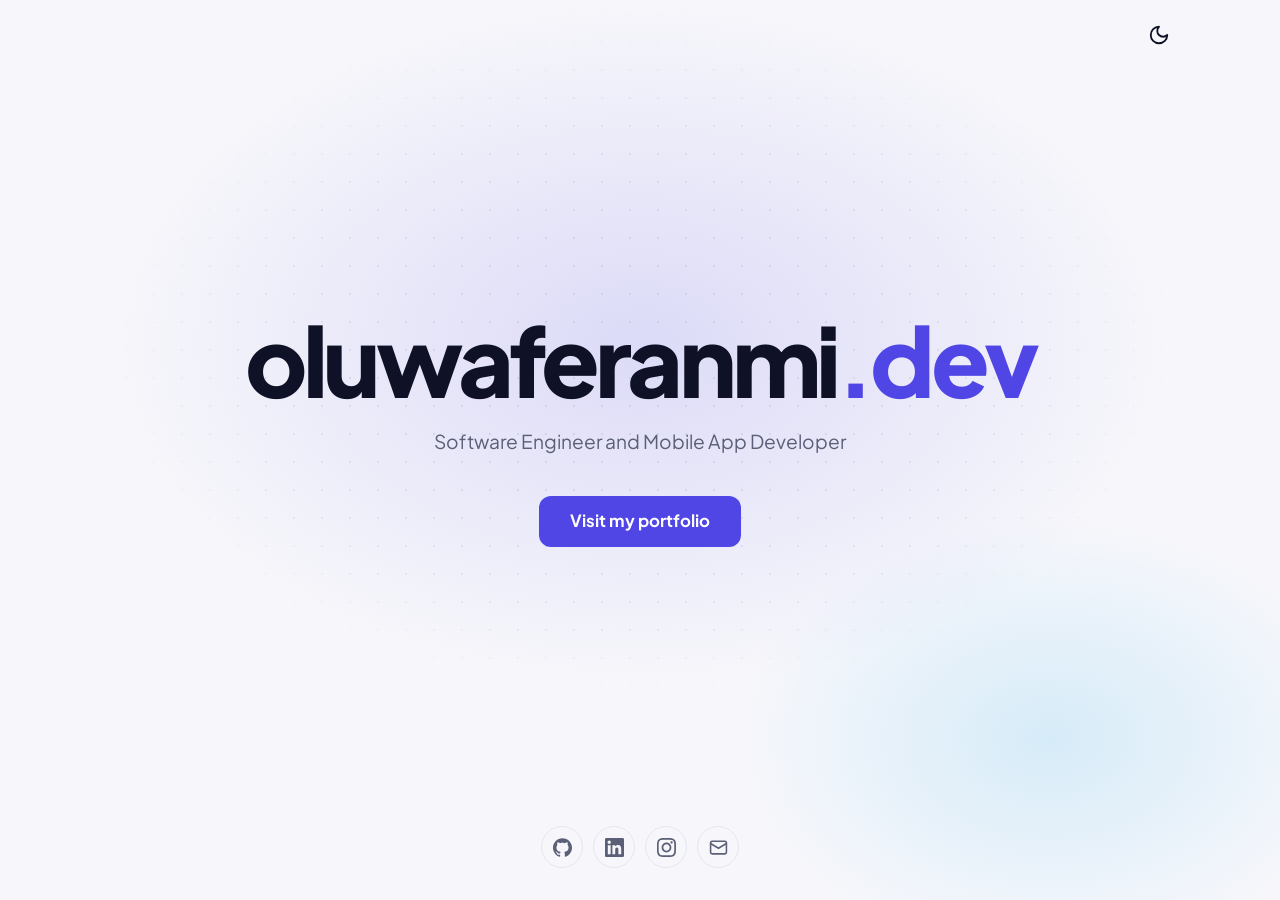
==== commit 39993ef1: "version 2" ====
--- a/portfolio/public/index.html
+++ b/portfolio/public/index.html
@@ -3,15 +3,15 @@
 <head>
   <meta charset="UTF-8" />
   <meta name="viewport" content="width=device-width, initial-scale=1.0" />
-  <title>Oluwaferanmi | Software Engineer and Mobile App Developer</title>
+  <title>oluwaferanmi.dev | Software Engineer and Mobile App Developer</title>
   <meta name="description" content="Portfolio of Oluwaferanmi Osungbure, a Software Engineering student at Bowen University building useful mobile and web apps." />
-  <meta property="og:title" content="Oluwaferanmi | Software Engineer and Mobile App Developer" />
-  <meta property="og:description" content="Projects, skills and contact details." />
+  <meta property="og:title" content="oluwaferanmi.dev | Software Engineer and Mobile App Developer" />
+  <meta property="og:description" content="Portfolio of Oluwaferanmi, a Software Engineering student building mobile and web apps." />
   <meta property="og:image" content="https://oluwaferanmi-dev-portfolio.web.app/images/me.jpg" />
   <link rel="icon" href="images/favicon.png" />
   <link rel="preconnect" href="https://fonts.googleapis.com" />
   <link rel="preconnect" href="https://fonts.gstatic.com" crossorigin />
-  <link href="https://fonts.googleapis.com/css2?family=Bricolage+Grotesque:opsz,wght@12..96,500..800&family=Source+Serif+4:opsz,wght@8..60,400..600&display=swap" rel="stylesheet" />
+  <link href="https://fonts.googleapis.com/css2?family=Plus+Jakarta+Sans:wght@400;500;600;700;800&display=swap" rel="stylesheet" />
   <link rel="stylesheet" href="css/style.css" />
   <script>
     try {
@@ -22,37 +22,26 @@
 </head>
 <body class="landing-page">
 
-  <div class="landing-bar container">
-    <button id="theme-toggle" class="pill-btn" type="button">Dark</button>
+  <div class="landing-bg" aria-hidden="true"></div>
+
+  <div class="landing-top container">
+    <button id="theme-toggle" class="icon-btn" type="button" aria-label="Switch to dark mode"><svg class="icon" aria-hidden="true"><use href="#icon-moon"/></svg></button>
   </div>
 
-  <main id="main" class="landing container">
-    <div class="landing-copy">
-      <h1 class="landing-name">Oluwaferanmi</h1>
-      <p class="landing-role">Software Engineer and Mobile App Developer</p>
-      <p class="lead">
-        Software Engineering student at Bowen University, Nigeria.
-        I build clean, useful apps for mobile and the web.
-      </p>
-
-      <div class="hero-actions">
-        <a href="home.html" class="btn btn-primary">Enter portfolio</a>
-        <a href="projects.html" class="btn btn-secondary">View projects</a>
-      </div>
-
-      <ul class="social-row">
-        <li><a class="icon-link" href="https://github.com/Peter-dev-nig" target="_blank" rel="noopener"><svg class="icon" aria-hidden="true"><use href="#icon-github"/></svg><span>GitHub</span></a></li>
-        <li><a class="icon-link" href="https://linkedin.com/in/feranmi-osungbure-7528b6446" target="_blank" rel="noopener"><svg class="icon" aria-hidden="true"><use href="#icon-linkedin"/></svg><span>LinkedIn</span></a></li>
-        <li><a class="icon-link" href="https://instagram.com/oluwaferanmi_dev" target="_blank" rel="noopener"><svg class="icon" aria-hidden="true"><use href="#icon-instagram"/></svg><span>Instagram</span></a></li>
-        <li><a class="icon-link" href="mailto:oluwaferanmipeterdev@gmail.com"><svg class="icon" aria-hidden="true"><use href="#icon-mail"/></svg><span>Email</span></a></li>
-      </ul>
-    </div>
-
-    <img class="landing-portrait" src="images/me.jpg" width="1254" height="1254"
-         alt="Portrait of Oluwaferanmi, wearing glasses and a navy suit" />
+  <main class="landing container">
+    <h1 class="wordmark">oluwaferanmi<span>.dev</span></h1>
+    <p class="landing-sub">Software Engineer and Mobile App Developer</p>
+    <a href="home.html" class="btn btn-primary">Visit my portfolio</a>
   </main>
 
-  <p class="landing-foot container">&copy; <span id="year"></span> Oluwaferanmi Peter. All rights reserved.</p>
+  <footer class="landing-foot">
+    <div class="social">
+      <a href="https://github.com/Peter-dev-nig" target="_blank" rel="noopener" aria-label="GitHub" title="GitHub"><svg class="icon" aria-hidden="true"><use href="#icon-github"/></svg></a>
+      <a href="https://linkedin.com/in/feranmi-osungbure-7528b6446" target="_blank" rel="noopener" aria-label="LinkedIn" title="LinkedIn"><svg class="icon" aria-hidden="true"><use href="#icon-linkedin"/></svg></a>
+      <a href="https://instagram.com/oluwaferanmi_dev" target="_blank" rel="noopener" aria-label="Instagram" title="Instagram"><svg class="icon" aria-hidden="true"><use href="#icon-instagram"/></svg></a>
+      <a href="mailto:oluwaferanmipeterdev@gmail.com" aria-label="Email" title="Email"><svg class="icon" aria-hidden="true"><use href="#icon-mail"/></svg></a>
+    </div>
+  </footer>
 
   <script src="js/main.js"></script>
 </body>
--- a/portfolio/public/css/style.css
+++ b/portfolio/public/css/style.css
@@ -1,45 +1,56 @@
+/* ============================================================
+   Portfolio styles
+   One font family, one accent colour, one card style.
+   ============================================================ */
+
 /* ---------- Tokens ---------- */
 :root {
-  --bg: #EEF1F6;
-  --surface: #F9FAFC;
-  --text: #0E1A33;
-  --muted: #4A5878;
-  --line: #CBD3E2;
-  --accent: #2744C9;
-  --btn-bg: #0E1A33;
-  --btn-text: #EEF1F6;
-  --panel: #0E1A33;
-  --on-panel: #EEF1F6;
-  --signal: #F2A900;
-  --font-display: "Bricolage Grotesque", system-ui, sans-serif;
-  --font-body: "Source Serif 4", Georgia, serif;
+  color-scheme: light;
+  --bg: #F7F7FB;
+  --surface: #FFFFFF;
+  --text: #0F1226;
+  --muted: #5B6078;
+  --line: #E4E6F0;
+  --brand: #4F46E5;
+  --on-brand: #FFFFFF;
+  --accent: #4F46E5;
+  --accent-soft: rgba(79, 70, 229, 0.09);
+  --live: #16A34A;
+  --glow-a: rgba(79, 70, 229, 0.16);
+  --glow-b: rgba(14, 165, 233, 0.14);
+  --dot: #CDD2E8;
+  --font: "Plus Jakarta Sans", system-ui, -apple-system, "Segoe UI", Roboto, sans-serif;
 }
 
 :root[data-theme="dark"] {
-  --bg: #0A1224;
-  --surface: #101B33;
-  --text: #E7ECF7;
-  --muted: #9AA8C7;
-  --line: #22315A;
-  --accent: #8FA6FF;
-  --btn-bg: #E7ECF7;
-  --btn-text: #0A1224;
-  --panel: #16244A;
-  --on-panel: #E7ECF7;
+  color-scheme: dark;
+  --bg: #0B0D1A;
+  --surface: #12152A;
+  --text: #F1F2FA;
+  --muted: #9BA0BC;
+  --line: #23274A;
+  --accent: #9AA0FF;
+  --accent-soft: rgba(129, 140, 248, 0.13);
+  --live: #4ADE80;
+  --glow-a: rgba(99, 102, 241, 0.30);
+  --glow-b: rgba(34, 211, 238, 0.13);
+  --dot: #262B52;
 }
 
 @media (prefers-color-scheme: dark) {
   :root:not([data-theme="light"]) {
-    --bg: #0A1224;
-    --surface: #101B33;
-    --text: #E7ECF7;
-    --muted: #9AA8C7;
-    --line: #22315A;
-    --accent: #8FA6FF;
-    --btn-bg: #E7ECF7;
-    --btn-text: #0A1224;
-    --panel: #16244A;
-    --on-panel: #E7ECF7;
+    color-scheme: dark;
+    --bg: #0B0D1A;
+    --surface: #12152A;
+    --text: #F1F2FA;
+    --muted: #9BA0BC;
+    --line: #23274A;
+    --accent: #9AA0FF;
+    --accent-soft: rgba(129, 140, 248, 0.13);
+    --live: #4ADE80;
+    --glow-a: rgba(99, 102, 241, 0.30);
+    --glow-b: rgba(34, 211, 238, 0.13);
+    --dot: #262B52;
   }
 }
 
@@ -48,285 +59,297 @@
 * { margin: 0; padding: 0; }
 html { scroll-behavior: smooth; scroll-padding-top: 88px; -webkit-text-size-adjust: 100%; }
 body {
-  font-family: var(--font-body);
-  font-size: 1.125rem;
+  font-family: var(--font);
+  font-size: 1rem;
   line-height: 1.7;
   background: var(--bg);
   color: var(--text);
+  -webkit-font-smoothing: antialiased;
 }
 img { max-width: 100%; display: block; }
 a { color: inherit; text-decoration: none; }
 ul, ol { list-style: none; }
-
-h1, h2, h3 {
-  font-family: var(--font-display);
-  font-weight: 700;
-  line-height: 1.1;
-  letter-spacing: -0.02em;
-}
-h2 { font-size: clamp(1.7rem, 4vw, 2.4rem); }
-
-::selection { background: var(--signal); color: #0E1A33; }
-:focus-visible { outline: 3px solid var(--accent); outline-offset: 3px; border-radius: 4px; }
-
-.container { width: min(1120px, 100% - 32px); margin-inline: auto; }
-
-.skip-link {
-  position: absolute; left: 16px; top: -60px; z-index: 100;
-  background: var(--btn-bg); color: var(--btn-text);
-  padding: 10px 16px; border-radius: 8px; font-family: var(--font-display); font-weight: 600;
-}
-.skip-link:focus { top: 12px; }
+button { font: inherit; color: inherit; appearance: none; -webkit-appearance: none; }
+
+h1, h2, h3 { line-height: 1.12; letter-spacing: -0.03em; font-weight: 800; text-wrap: balance; }
+h2 { font-size: clamp(1.6rem, 3.4vw, 2.2rem); }
+h3 { font-size: 1.15rem; font-weight: 700; letter-spacing: -0.02em; }
+
+::selection { background: var(--brand); color: var(--on-brand); }
+:focus-visible { outline: 3px solid var(--accent); outline-offset: 3px; border-radius: 6px; }
+
+.container { width: min(1080px, 100% - 40px); margin-inline: auto; }
+.muted { color: var(--muted); }
+
+/* ---------- Icons ---------- */
+.icon { width: 1.25em; height: 1.25em; fill: currentColor; flex: none; }
+
+/* Round icon buttons with no background (theme switch, menu) */
+.icon-btn {
+  width: 42px; height: 42px; display: inline-grid; place-items: center;
+  border: 0; background: none; color: var(--text); border-radius: 50%; cursor: pointer;
+}
+.icon-btn .icon { width: 22px; height: 22px; }
+.icon-btn:hover { color: var(--accent); }
+.menu-btn { display: none; }
+
+/* Social icon row: icons only, no text */
+.social { display: flex; gap: 10px; }
+.social a {
+  width: 42px; height: 42px; display: grid; place-items: center; border-radius: 50%;
+  border: 1px solid var(--line); color: var(--muted);
+  transition: color 0.2s, border-color 0.2s;
+}
+.social a:hover { color: var(--accent); border-color: var(--accent); }
+.social .icon { width: 19px; height: 19px; }
 
 /* ---------- Header ---------- */
 .site-header {
   position: sticky; top: 0; z-index: 50;
-  background: var(--bg);
+  background: color-mix(in srgb, var(--bg) 82%, transparent);
+  -webkit-backdrop-filter: blur(12px); backdrop-filter: blur(12px);
   border-bottom: 1px solid var(--line);
 }
-.nav { display: flex; align-items: center; justify-content: space-between; height: 68px; gap: 16px; }
-.logo { font-family: var(--font-display); font-weight: 800; font-size: 1.2rem; letter-spacing: -0.02em; }
-.nav-links { display: flex; gap: 28px; }
+.nav { height: 68px; display: flex; align-items: center; justify-content: space-between; gap: 16px; }
+.logo { font-weight: 800; font-size: 1.15rem; letter-spacing: -0.03em; }
+.logo span { color: var(--accent); }
+.nav-links { display: flex; gap: 4px; }
 .nav-links a {
-  font-family: var(--font-display); font-weight: 500; font-size: 1rem;
-  color: var(--muted); padding-block: 6px; border-bottom: 2px solid transparent;
+  display: block; padding: 8px 16px; border-radius: 999px;
+  font-weight: 600; font-size: 0.95rem; color: var(--muted);
+  transition: color 0.2s, background 0.2s;
 }
 .nav-links a:hover { color: var(--text); }
-.nav-links a[aria-current="page"] { color: var(--text); border-bottom-color: var(--accent); }
-.nav-actions { display: flex; gap: 8px; }
-.pill-btn {
-  font-family: var(--font-display); font-weight: 500; font-size: 0.95rem;
-  padding: 8px 14px; border-radius: 8px; cursor: pointer;
-  border: 1px solid var(--line); background: transparent; color: var(--text);
-}
-.pill-btn:hover { border-color: var(--text); }
-.menu-btn { display: none; }
-
-/* ---------- Buttons and links ---------- */
+.nav-links a[aria-current="page"] { color: var(--accent); background: var(--accent-soft); }
+.nav-actions { display: flex; align-items: center; gap: 2px; }
+
+/* ---------- Buttons ---------- */
 .btn {
-  display: inline-block; font-family: var(--font-display); font-weight: 600; font-size: 1rem;
-  padding: 13px 22px; border-radius: 8px; border: 2px solid transparent; cursor: pointer;
-  transition: background 0.2s, color 0.2s;
-}
-.btn-primary { background: var(--btn-bg); color: var(--btn-text); }
-.btn-primary:hover { background: var(--accent); color: var(--bg); }
-.btn-secondary { border-color: var(--text); color: var(--text); background: transparent; }
-.btn-secondary:hover { background: var(--text); color: var(--bg); }
-.btn:disabled { opacity: 0.6; cursor: wait; }
-
-.text-link {
-  font-family: var(--font-display); font-weight: 500; color: var(--accent);
-  text-decoration: underline; text-decoration-thickness: 1.5px; text-underline-offset: 0.22em;
-}
-.text-link:hover { text-decoration-thickness: 3px; }
-.link-row { display: flex; flex-wrap: wrap; gap: 8px 24px; margin-top: 22px; }
-
-/* ---------- Hero (home) ---------- */
+  display: inline-flex; align-items: center; justify-content: center; gap: 10px;
+  font-weight: 700; font-size: 1rem; line-height: 1;
+  padding: 15px 24px; border-radius: 12px; border: 1px solid transparent; cursor: pointer;
+  transition: transform 0.15s, box-shadow 0.2s, border-color 0.2s;
+}
+.btn:hover { transform: translateY(-1px); }
+.btn .icon { width: 18px; height: 18px; }
+.btn-primary { background: var(--brand); color: var(--on-brand); }
+.btn-primary:hover { box-shadow: 0 10px 24px -10px rgba(79, 70, 229, 0.75); }
+.btn-outline { background: var(--surface); border-color: var(--line); color: var(--text); }
+.btn-outline:hover { border-color: var(--accent); }
+.btn-light { background: #FFFFFF; color: #3730A3; }
+.btn:disabled { opacity: 0.6; cursor: wait; transform: none; }
+
+.text-link { font-weight: 700; color: var(--accent); }
+.text-link:hover { text-decoration: underline; text-underline-offset: 0.2em; }
+
+.tags { display: flex; flex-wrap: wrap; gap: 8px; }
+.tags li {
+  padding: 5px 12px; border-radius: 999px; font-size: 0.85rem; font-weight: 600;
+  background: var(--accent-soft); color: var(--accent);
+}
+
+/* ---------- Page structure ---------- */
+.page-head { padding-block: clamp(48px, 8vw, 88px) clamp(8px, 2vw, 16px); }
+.page-head h1 { font-size: clamp(2.2rem, 5.5vw, 3.4rem); margin-bottom: 14px; }
+.page-head p { color: var(--muted); font-size: 1.1rem; max-width: 56ch; }
+
+.section { padding-block: clamp(36px, 6vw, 72px); }
+.section-head { margin-bottom: 32px; }
+.section-head p { color: var(--muted); margin-top: 8px; max-width: 56ch; }
+.section-head.row { display: flex; align-items: flex-end; justify-content: space-between; gap: 8px 24px; flex-wrap: wrap; }
+
+.card {
+  background: var(--surface); border: 1px solid var(--line);
+  border-radius: 20px; padding: 28px;
+}
+.card p { color: var(--muted); }
+.grid-3 { display: grid; grid-template-columns: repeat(3, minmax(0, 1fr)); gap: 20px; }
+.grid-2 { display: grid; grid-template-columns: repeat(2, minmax(0, 1fr)); gap: 20px; }
+.tile {
+  width: 46px; height: 46px; display: grid; place-items: center; border-radius: 14px;
+  background: var(--accent-soft); color: var(--accent); margin-bottom: 18px;
+}
+.tile .icon { width: 22px; height: 22px; }
+.card h3 { margin-bottom: 8px; }
+
+/* ---------- Home hero ---------- */
 .hero {
-  display: grid; grid-template-columns: minmax(0, 1.7fr) minmax(0, 1fr);
-  gap: clamp(32px, 5vw, 72px); align-items: end;
-  padding-block: clamp(56px, 10vw, 120px) clamp(40px, 7vw, 88px);
-}
-.hero h1 {
-  font-size: clamp(2.7rem, 7.2vw, 5.6rem);
-  line-height: 1.02; letter-spacing: -0.035em; margin-bottom: 24px;
-}
-.lead { font-size: 1.25rem; color: var(--muted); max-width: 48ch; }
-.hero-actions { display: flex; gap: 12px; flex-wrap: wrap; margin-top: 32px; }
-
-.hero-panel {
-  background: var(--panel); color: var(--on-panel);
-  border-radius: 16px; padding: clamp(22px, 3vw, 32px);
-}
-.hero-panel dl { display: grid; gap: 22px; }
-.hero-panel dt { font-family: var(--font-display); font-weight: 500; font-size: 0.95rem; opacity: 0.75; }
-.hero-panel dd { margin: 2px 0 0; font-size: 1.05rem; line-height: 1.45; }
-.status-dot {
-  display: inline-block; width: 10px; height: 10px; border-radius: 50%;
-  background: var(--signal); margin-right: 10px;
-}
-
-@keyframes rise { from { opacity: 0; transform: translateY(16px); } to { opacity: 1; transform: none; } }
-.hero-copy { animation: rise 0.7s cubic-bezier(0.2, 0.7, 0.2, 1) both; }
-.hero-panel { animation: rise 0.7s 0.12s cubic-bezier(0.2, 0.7, 0.2, 1) both; }
-
-/* ---------- Page structure ---------- */
-.page-head { padding-block: clamp(48px, 8vw, 96px) clamp(16px, 3vw, 32px); }
-.page-head h1 { font-size: clamp(2.4rem, 6.5vw, 4.4rem); letter-spacing: -0.03em; margin-bottom: 16px; }
-.page-head .btn { margin-top: 28px; }
-
-.block { padding-block: clamp(40px, 7vw, 80px); }
-.block-head {
-  display: flex; justify-content: space-between; align-items: baseline;
-  flex-wrap: wrap; gap: 8px 16px; margin-bottom: 32px;
-}
-.split {
-  display: grid; grid-template-columns: minmax(0, 1fr) minmax(0, 2fr);
-  gap: clamp(20px, 5vw, 64px); align-items: start;
-}
-.prose p { max-width: 62ch; margin-bottom: 1.1em; }
-.prose p:last-child { margin-bottom: 0; }
-.prose .btn { margin-top: 12px; }
-
-.closing { padding-block: clamp(48px, 8vw, 96px); border-top: 1px solid var(--line); }
-.closing h2 { font-size: clamp(2rem, 5vw, 3.4rem); max-width: 18ch; margin-bottom: 12px; }
-.closing p { color: var(--muted); margin-bottom: 26px; }
-
-/* ---------- Facts and rows ---------- */
-.facts { display: grid; margin-top: 24px; }
-.facts > div {
-  display: grid; grid-template-columns: 6rem minmax(0, 1fr); gap: 16px;
-  padding-block: 12px; border-top: 1px solid var(--line);
-}
-.facts > div:last-child { border-bottom: 1px solid var(--line); }
-.facts dt, .rows dt { font-family: var(--font-display); font-weight: 600; color: var(--muted); }
-.facts dd, .rows dd { margin: 0; }
-
-.rows { border-top: 1px solid var(--line); }
-.rows > div {
-  display: grid; grid-template-columns: 11rem minmax(0, 1fr); gap: 16px;
-  padding-block: 18px; border-bottom: 1px solid var(--line);
-}
-
-/* ---------- Projects ---------- */
-.feature {
-  display: grid; grid-template-columns: minmax(0, 1fr) minmax(0, 280px);
-  gap: clamp(28px, 6vw, 80px); align-items: center;
-}
-.feature-title { font-size: clamp(2rem, 5vw, 3.2rem); margin-bottom: 14px; }
-.feature-text > p { max-width: 52ch; color: var(--muted); }
-
-.project-head {
   display: grid; grid-template-columns: minmax(0, 1.4fr) minmax(0, 1fr);
-  gap: clamp(28px, 6vw, 72px); align-items: start; margin-bottom: 44px;
-}
-.project-intro h2 { font-size: clamp(2rem, 5vw, 3rem); margin-bottom: 14px; }
-.project-intro p { color: var(--muted); max-width: 56ch; }
-.project-head .facts { margin-top: 0; }
-
-.shots {
-  display: flex; gap: 20px; overflow-x: auto; padding-bottom: 12px;
-  scroll-snap-type: x mandatory;
-}
-.shots .phone { flex: 1 0 min(260px, 70vw); max-width: 360px; scroll-snap-align: start; }
-
-.phone img {
-  width: 100%; height: auto; aspect-ratio: 9 / 17;
+  gap: clamp(32px, 6vw, 80px); align-items: center;
+  padding-block: clamp(48px, 8vw, 104px) clamp(32px, 5vw, 56px);
+}
+.badge {
+  display: inline-flex; align-items: center; gap: 10px;
+  padding: 7px 16px; border-radius: 999px; font-size: 0.9rem; font-weight: 600;
+  border: 1px solid var(--line); background: var(--surface); color: var(--muted);
+}
+.dot { display: inline-block; width: 9px; height: 9px; border-radius: 50%; background: var(--live); flex: none; margin-right: 8px; }
+.badge .dot { margin-right: 0; }
+.hero h1 { font-size: clamp(2.4rem, 5.6vw, 4rem); line-height: 1.07; letter-spacing: -0.04em; margin: 22px 0 18px; }
+.lead { font-size: 1.125rem; color: var(--muted); max-width: 52ch; }
+.hero-actions { display: flex; flex-wrap: wrap; gap: 12px; margin-top: 32px; }
+
+.hero-visual { position: relative; display: grid; place-items: center; }
+.hero-visual::before {
+  content: ""; position: absolute; inset: 4%; border-radius: 50%; z-index: 0;
+  background: radial-gradient(closest-side, var(--glow-a), transparent); filter: blur(24px);
+}
+.avatar {
+  position: relative; z-index: 1; width: min(340px, 100%); aspect-ratio: 1 / 1;
+  border-radius: 50%; overflow: hidden; background: var(--accent-soft);
+  border: 1px solid var(--line);
+}
+.avatar img { width: 100%; height: 100%; object-fit: cover; transform: scale(1.28); transform-origin: 50% 30%; }
+
+/* ---------- Project card ---------- */
+.project { background: var(--surface); border: 1px solid var(--line); border-radius: 24px; overflow: hidden; }
+.project-media {
+  height: clamp(280px, 38vw, 420px); overflow: hidden;
+  display: flex; justify-content: center; align-items: flex-start;
+  gap: clamp(10px, 2vw, 24px); padding: clamp(20px, 3.5vw, 40px) clamp(12px, 3vw, 40px) 0;
+  background: var(--accent-soft);
+  border-bottom: 1px solid var(--line);
+}
+.project-media img {
+  flex: 0 1 240px; min-width: 0; height: auto; aspect-ratio: 9 / 17;
   object-fit: cover; object-position: top;
-  border-radius: 22px; border: 1px solid var(--line); background: var(--line);
-}
-.phone figcaption { font-family: var(--font-display); font-size: 0.95rem; color: var(--muted); margin-top: 10px; }
+  border-radius: 22px 22px 0 0; border: 1px solid var(--line); border-bottom: 0;
+  background: var(--surface);
+}
+.project-media img:nth-child(2) { margin-top: clamp(14px, 3vw, 32px); }
+.project-body {
+  display: grid; grid-template-columns: minmax(0, 1.5fr) minmax(0, 1fr);
+  gap: clamp(24px, 5vw, 56px); padding: clamp(24px, 4vw, 40px);
+}
+.project-body h3 { font-size: 1.6rem; margin-bottom: 10px; }
+.project-body p { color: var(--muted); }
+.project-actions { display: flex; flex-wrap: wrap; gap: 12px; margin-top: 24px; }
+.meta { display: grid; gap: 18px; align-content: start; }
+.meta dt { font-size: 0.85rem; font-weight: 700; color: var(--muted); margin-bottom: 6px; }
+.meta dd { margin: 0; }
 
 /* ---------- About ---------- */
-.about-grid {
-  display: grid; grid-template-columns: minmax(0, 320px) minmax(0, 1fr);
-  gap: clamp(28px, 6vw, 72px); align-items: start;
-  padding-block: clamp(24px, 5vw, 56px) clamp(24px, 5vw, 56px);
-}
-.portrait {
-  width: 100%; height: auto; aspect-ratio: 1 / 1; object-fit: cover;
-  border-radius: 16px; background: var(--line);
+.about-card {
+  display: grid; grid-template-columns: 220px minmax(0, 1fr);
+  gap: clamp(24px, 5vw, 56px); align-items: center; padding: clamp(24px, 4vw, 44px);
+}
+.about-card .avatar { width: 220px; }
+.about-card p { color: var(--muted); margin-bottom: 1em; max-width: 62ch; }
+.about-card p:last-child { margin-bottom: 0; }
+.skill-card h3 { margin-bottom: 14px; }
+.card p.edu-title { font-size: 1.1rem; font-weight: 700; color: var(--text); }
+.edu-meta { color: var(--muted); margin-top: 4px; }
+.pill {
+  display: inline-block; margin-bottom: 14px; padding: 5px 12px; border-radius: 999px;
+  font-size: 0.85rem; font-weight: 600; background: var(--accent-soft); color: var(--accent);
 }
 
 /* ---------- Contact ---------- */
-.contact-grid {
-  display: grid; grid-template-columns: minmax(0, 1.3fr) minmax(0, 1fr);
-  gap: clamp(32px, 6vw, 80px); padding-bottom: clamp(56px, 9vw, 112px);
-}
+.contact-grid { display: grid; grid-template-columns: minmax(0, 1.4fr) minmax(0, 1fr); gap: 20px; align-items: start; }
+.form-card { padding: clamp(24px, 4vw, 36px); }
 .form { display: grid; gap: 20px; }
-.form label { display: grid; gap: 8px; font-family: var(--font-display); font-weight: 500; font-size: 1rem; }
+.form label { display: grid; gap: 8px; font-weight: 600; font-size: 0.95rem; }
 .form input, .form textarea {
-  font-family: var(--font-body); font-size: 1.05rem; line-height: 1.5;
-  padding: 12px 14px; border-radius: 8px;
-  border: 1px solid var(--line); background: var(--surface); color: var(--text);
-}
+  width: 100%; font: inherit; font-weight: 400; color: var(--text);
+  padding: 13px 16px; border-radius: 12px; border: 1px solid var(--line); background: var(--bg);
+}
+.form textarea { resize: vertical; min-height: 140px; }
 .form .btn { justify-self: start; }
-#form-status { font-family: var(--font-display); font-weight: 500; min-height: 1.5em; }
-#form-status.success { color: #15803d; }
-#form-status.error { color: #b91c1c; }
-:root[data-theme="dark"] #form-status.success { color: #4ade80; }
-:root[data-theme="dark"] #form-status.error { color: #f87171; }
-
-.contact-details h2 { font-size: 1.1rem; color: var(--muted); margin-bottom: 8px; }
-.contact-details h2:not(:first-child) { margin-top: 32px; }
-.contact-details ul { display: grid; gap: 8px; }
-.email-link {
-  font-family: var(--font-display); font-weight: 600; font-size: clamp(1.15rem, 3vw, 1.5rem);
-  color: var(--accent); overflow-wrap: anywhere;
-  text-decoration: underline; text-decoration-thickness: 1.5px; text-underline-offset: 0.22em;
-}
+#form-status { font-weight: 600; min-height: 1.5em; }
+#form-status.success { color: #15803D; }
+#form-status.error { color: #B91C1C; }
+:root[data-theme="dark"] #form-status.success { color: #4ADE80; }
+:root[data-theme="dark"] #form-status.error { color: #F87171; }
+
+.side { display: grid; gap: 20px; }
+.info-card { padding: 24px; display: flex; gap: 16px; align-items: flex-start; }
+.info-card .tile { margin-bottom: 0; }
+.info-label { font-size: 0.85rem; font-weight: 700; color: var(--muted); }
+.info-value { font-weight: 700; overflow-wrap: anywhere; }
+.card p.info-value { color: var(--text); }
+.info-card .social { margin-top: 12px; }
+.info-card p { margin-top: 2px; }
+
+.more-card { display: flex; align-items: center; justify-content: space-between; flex-wrap: wrap; gap: 16px 24px; }
+
+/* ---------- Call to action ---------- */
+.cta {
+  background: var(--brand); color: #FFFFFF; text-align: center;
+  border-radius: 28px; padding: clamp(36px, 7vw, 72px) clamp(20px, 5vw, 48px);
+}
+.cta h2 { font-size: clamp(1.8rem, 4vw, 2.6rem); }
+.cta p { color: rgba(255, 255, 255, 0.85); margin: 12px auto 28px; max-width: 46ch; }
 
 /* ---------- Footer ---------- */
-.footer { border-top: 1px solid var(--line); }
+.footer { border-top: 1px solid var(--line); margin-top: clamp(32px, 6vw, 72px); }
 .footer-inner {
-  display: flex; justify-content: space-between; align-items: center;
-  flex-wrap: wrap; gap: 12px 24px; padding-block: 28px;
-  font-size: 0.95rem; color: var(--muted);
-}
-.footer-links { display: flex; gap: 20px; font-family: var(--font-display); font-weight: 500; }
-.footer-links a:hover { color: var(--text); text-decoration: underline; text-underline-offset: 0.22em; }
-
-/* ---------- Icons ---------- */
-.icon { width: 1.15em; height: 1.15em; fill: currentColor; flex: none; }
-.icon-link { display: inline-flex; align-items: center; gap: 0.6em; text-decoration: none; }
-.text-link.icon-link, .email-link.icon-link { text-decoration: none; }
-.text-link.icon-link span, .email-link.icon-link span {
-  text-decoration: underline; text-decoration-thickness: 1.5px; text-underline-offset: 0.22em;
-}
-.text-link.icon-link:hover span { text-decoration-thickness: 3px; }
-.footer-links .icon-link:hover { text-decoration: none; }
-.footer-links .icon-link:hover span { text-decoration: underline; text-underline-offset: 0.22em; }
-.contact-details ul .icon-link { padding-block: 2px; }
+  display: flex; align-items: center; justify-content: space-between;
+  flex-wrap: wrap; gap: 16px; min-height: 84px; padding-block: 20px;
+}
+.footer p { color: var(--muted); font-size: 0.9rem; }
 
 /* ---------- Landing page ---------- */
-.landing-bar { display: flex; justify-content: flex-end; padding-top: 16px; }
+.landing-page { min-height: 100vh; min-height: 100svh; display: flex; flex-direction: column; position: relative; overflow: hidden; }
+.landing-bg {
+  position: absolute; inset: 0; z-index: 0; pointer-events: none;
+  background:
+    radial-gradient(60% 55% at 50% 38%, var(--glow-a), transparent 70%),
+    radial-gradient(35% 35% at 82% 82%, var(--glow-b), transparent 70%);
+}
+.landing-bg::after {
+  content: ""; position: absolute; inset: 0;
+  background-image: radial-gradient(var(--dot) 1px, transparent 1px);
+  background-size: 28px 28px;
+  -webkit-mask-image: radial-gradient(60% 55% at 50% 40%, #000 15%, transparent 75%);
+  mask-image: radial-gradient(60% 55% at 50% 40%, #000 15%, transparent 75%);
+}
+.landing-top, .landing, .landing-foot { position: relative; z-index: 1; }
+.landing-top { display: flex; justify-content: flex-end; padding-top: 14px; }
 .landing {
-  display: grid; grid-template-columns: minmax(0, 1.6fr) minmax(0, 1fr);
-  gap: clamp(32px, 6vw, 88px); align-items: center;
-  min-height: calc(100svh - 130px); padding-block: 24px;
-}
-.landing-name {
-  font-size: clamp(2.8rem, 7.4vw, 5.8rem); line-height: 0.98; letter-spacing: -0.04em;
-  margin-bottom: 18px; overflow-wrap: anywhere;
-}
-.landing-role { font-family: var(--font-display); font-weight: 600; font-size: clamp(1.15rem, 2.4vw, 1.6rem); margin-bottom: 14px; }
-.landing-portrait {
-  width: 100%; max-width: 440px; height: auto; aspect-ratio: 4 / 5;
-  object-fit: cover; object-position: top; border-radius: 22px;
-  background: var(--line); justify-self: end;
-}
-.social-row {
-  display: flex; flex-wrap: wrap; gap: 12px 26px; margin-top: 36px;
-  font-family: var(--font-display); font-weight: 500; color: var(--muted);
-}
-.social-row a:hover { color: var(--text); }
-.landing-foot { padding-block: 20px 28px; font-size: 0.95rem; color: var(--muted); }
+  flex: 1; display: grid; place-content: center; justify-items: center;
+  text-align: center; gap: 18px; padding-block: 40px;
+}
+.wordmark { font-size: clamp(2.2rem, 8.4vw, 6rem); font-weight: 800; letter-spacing: -0.05em; line-height: 1; }
+.wordmark span { color: var(--accent); }
+.landing-sub { color: var(--muted); font-size: clamp(1rem, 2vw, 1.2rem); }
+.landing .btn { margin-top: 20px; padding: 16px 30px; font-size: 1.05rem; }
+.landing-foot { display: flex; justify-content: center; padding-block: 24px 32px; }
+
+@keyframes rise { from { opacity: 0; transform: translateY(14px); } to { opacity: 1; transform: none; } }
+.landing > * { animation: rise 0.8s cubic-bezier(0.2, 0.7, 0.2, 1) both; }
+.landing > :nth-child(2) { animation-delay: 0.1s; }
+.landing > :nth-child(3) { animation-delay: 0.2s; }
 
 /* ---------- Responsive ---------- */
-@media (max-width: 860px) {
-  .landing { grid-template-columns: 1fr; min-height: auto; }
-  .landing-portrait { order: -1; max-width: 220px; aspect-ratio: 1 / 1; justify-self: start; }
-  .hero, .feature, .project-head, .split, .about-grid, .contact-grid { grid-template-columns: 1fr; }
-  .feature .phone { max-width: 280px; }
-  .portrait { max-width: 320px; }
-  .rows > div { grid-template-columns: 1fr; gap: 4px; }
+@media (max-width: 900px) {
+  .hero { grid-template-columns: 1fr; }
+  .hero-visual { order: -1; justify-items: start; }
+  .hero-visual::before { display: none; }
+  .hero-visual .avatar { width: 132px; }
+  .grid-3, .grid-2, .contact-grid, .project-body { grid-template-columns: 1fr; }
+  .about-card { grid-template-columns: 1fr; }
+  .about-card .avatar { width: 132px; }
 }
 
 @media (max-width: 760px) {
-  .menu-btn { display: inline-block; }
-  .logo { font-size: 1.1rem; }
+  .menu-btn { display: inline-grid; }
+  .logo { font-size: 1.05rem; }
   .nav-links {
     display: none; position: absolute; top: 100%; left: 0; right: 0;
-    flex-direction: column; gap: 0; padding: 8px 16px 16px;
+    flex-direction: column; gap: 4px; padding: 12px 20px 20px;
     background: var(--bg); border-bottom: 1px solid var(--line);
   }
   .nav-links.open { display: flex; }
-  .nav-links a { display: block; padding: 12px 0; border-bottom: 0; }
-  .nav-links a[aria-current="page"] { border-bottom: 0; color: var(--accent); }
+  .nav-links a { padding: 12px 16px; border-radius: 12px; }
+  .footer-inner { justify-content: center; text-align: center; }
+}
+
+@media (max-width: 480px) {
+  .info-card:has(.tile) { flex-direction: column; gap: 12px; }
 }
 
 @media (prefers-reduced-motion: reduce) {
   html { scroll-behavior: auto; }
-  .hero-copy, .hero-panel { animation: none; }
+  .landing > * { animation: none; }
   .btn { transition: none; }
 }
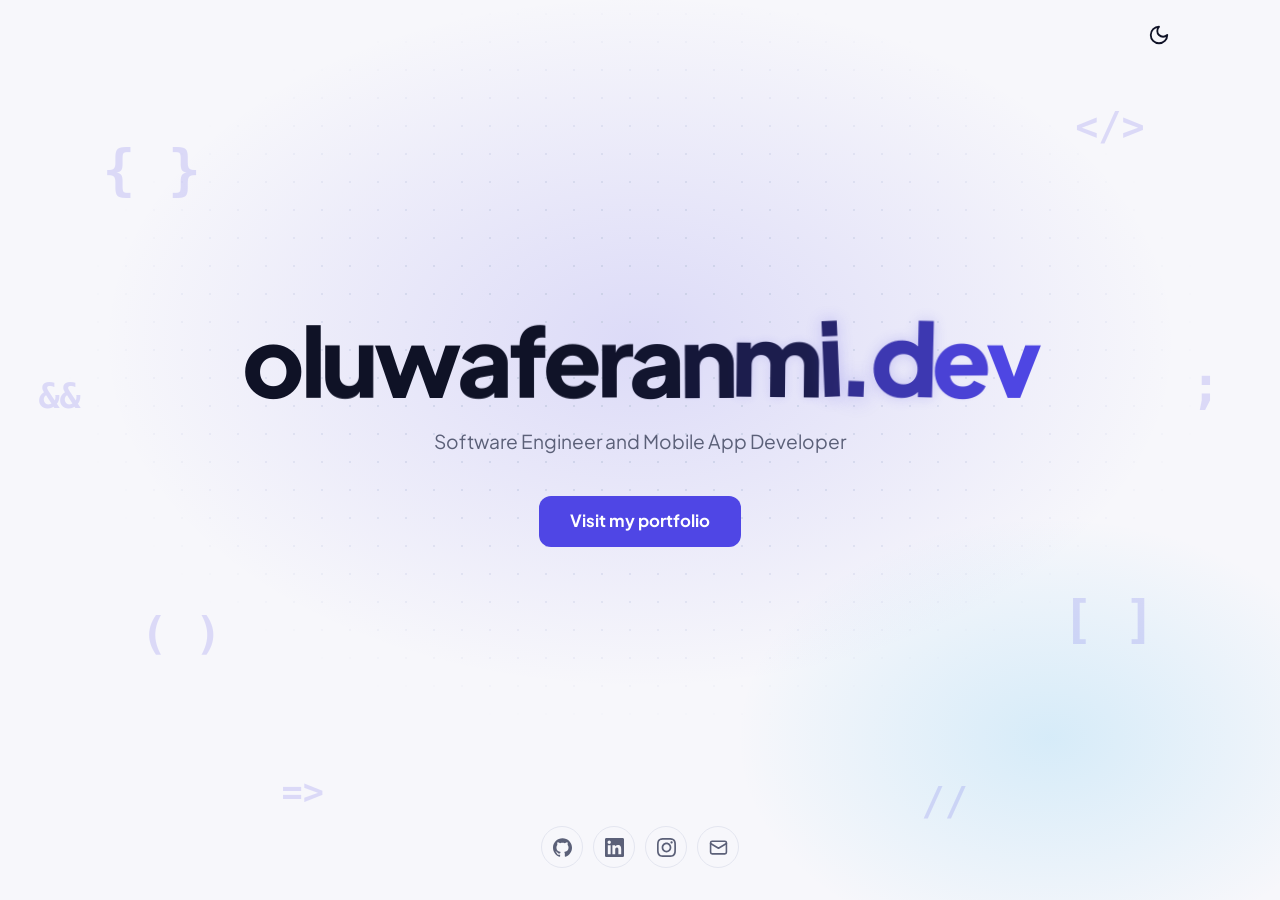
==== commit 24075156: "animation 1" ====
--- a/portfolio/public/index.html
+++ b/portfolio/public/index.html
@@ -7,12 +7,21 @@
   <meta name="description" content="Portfolio of Oluwaferanmi Osungbure, a Software Engineering student at Bowen University building useful mobile and web apps." />
   <meta property="og:title" content="oluwaferanmi.dev | Software Engineer and Mobile App Developer" />
   <meta property="og:description" content="Portfolio of Oluwaferanmi, a Software Engineering student building mobile and web apps." />
-  <meta property="og:image" content="https://oluwaferanmi-dev-portfolio.web.app/images/me.jpg" />
+  <meta property="og:type" content="website" />
+  <meta property="og:site_name" content="oluwaferanmi.dev" />
+  <meta property="og:url" content="https://oluwaferanmi-dev-portfolio.web.app/" />
+  <meta property="og:image" content="https://oluwaferanmi-dev-portfolio.web.app/images/share.jpg" />
+  <meta property="og:image:type" content="image/jpeg" />
+  <meta property="og:image:width" content="1200" />
+  <meta property="og:image:height" content="630" />
+  <meta property="og:image:alt" content="oluwaferanmi.dev, Software Engineer and Mobile App Developer" />
+  <meta name="twitter:card" content="summary_large_image" />
   <link rel="icon" href="images/favicon.png" />
   <link rel="preconnect" href="https://fonts.googleapis.com" />
   <link rel="preconnect" href="https://fonts.gstatic.com" crossorigin />
   <link href="https://fonts.googleapis.com/css2?family=Plus+Jakarta+Sans:wght@400;500;600;700;800&display=swap" rel="stylesheet" />
   <link rel="stylesheet" href="css/style.css" />
+  <link rel="stylesheet" href="css/landing.css" />
   <script>
     try {
       var t = localStorage.getItem("theme");
@@ -23,14 +32,16 @@
 <body class="landing-page">
 
   <div class="landing-bg" aria-hidden="true"></div>
+  <div class="landing-spot" aria-hidden="true"></div>
+  <div class="glyphs" aria-hidden="true"><span class="glyph g1" style="left:8%;top:16%;--s:3.4rem;--depth:16;--dur:7.0s;--delay:2.60s"><i>{ }</i></span><span class="glyph g2" style="left:84%;top:12%;--s:2.4rem;--depth:26;--dur:8.3s;--delay:2.78s"><i>&lt;/&gt;</i></span><span class="glyph g3" style="left:11%;top:68%;--s:2.8rem;--depth:12;--dur:9.6s;--delay:2.96s"><i>( )</i></span><span class="glyph g4" style="left:83%;top:66%;--s:3.2rem;--depth:22;--dur:10.9s;--delay:3.14s"><i>[ ]</i></span><span class="glyph g5" style="left:22%;top:86%;--s:2.2rem;--depth:18;--dur:12.2s;--delay:3.32s"><i>=&gt;</i></span><span class="glyph g6" style="left:72%;top:87%;--s:2.4rem;--depth:10;--dur:13.5s;--delay:3.50s"><i>//</i></span><span class="glyph g7" style="left:93%;top:40%;--s:3.2rem;--depth:24;--dur:14.8s;--delay:3.68s"><i>;</i></span><span class="glyph g8" style="left:3%;top:42%;--s:2.2rem;--depth:14;--dur:16.1s;--delay:3.86s"><i>&amp;&amp;</i></span></div>
 
   <div class="landing-top container">
     <button id="theme-toggle" class="icon-btn" type="button" aria-label="Switch to dark mode"><svg class="icon" aria-hidden="true"><use href="#icon-moon"/></svg></button>
   </div>
 
   <main class="landing container">
-    <h1 class="wordmark">oluwaferanmi<span>.dev</span></h1>
-    <p class="landing-sub">Software Engineer and Mobile App Developer</p>
+    <h1 class="wordmark" aria-label="oluwaferanmi.dev"><span class="word" aria-hidden="true"><span class="ch" style="--d:0.15s;--t:1.2s;--rot:450deg;--x:0.51em;--land:12.9deg;--tilt:4.8">o</span><span class="ch" style="--d:0.22s;--t:1.2s;--rot:-540deg;--x:-0.43em;--land:-12.4deg;--tilt:5.5">l</span><span class="ch" style="--d:0.3s;--t:1.2s;--rot:360deg;--x:-0.57em;--land:8.4deg;--tilt:-5.2">u</span><span class="ch" style="--d:0.38s;--t:1.2s;--rot:-540deg;--x:0.19em;--land:-10.8deg;--tilt:6.9">w</span><span class="ch" style="--d:0.45s;--t:1.2s;--rot:540deg;--x:0.33em;--land:11.2deg;--tilt:-6.3">a</span><span class="ch" style="--d:0.53s;--t:1.2s;--rot:-360deg;--x:-0.62em;--land:-7.5deg;--tilt:-5.4">f</span><span class="ch" style="--d:0.6s;--t:1.2s;--rot:450deg;--x:-0.24em;--land:10.7deg;--tilt:-5.1">e</span><span class="ch" style="--d:0.68s;--t:1.2s;--rot:-540deg;--x:-0.29em;--land:-6.0deg;--tilt:-4.8">r</span><span class="ch" style="--d:0.75s;--t:1.2s;--rot:450deg;--x:-0.13em;--land:10.4deg;--tilt:-5.8">a</span><span class="ch" style="--d:0.82s;--t:1.2s;--rot:-450deg;--x:0.36em;--land:-10.1deg;--tilt:-3.3">n</span><span class="ch" style="--d:0.9s;--t:1.2s;--rot:360deg;--x:-0.14em;--land:12.8deg;--tilt:3.3">m</span><span class="ch" style="--d:0.97s;--t:1.2s;--rot:-360deg;--x:0.49em;--land:-6.0deg;--tilt:-6.7">i</span></span><span class="word dev" aria-hidden="true"><span class="ch" style="--d:1.55s;--t:1.1s;--rot:540deg;--x:-0.04em;--land:13.8deg;--tilt:4.7">.</span><span class="ch" style="--d:1.65s;--t:1.1s;--rot:-720deg;--x:0.18em;--land:-12.2deg;--tilt:4.3">d</span><span class="ch" style="--d:1.75s;--t:1.1s;--rot:630deg;--x:-0.23em;--land:13.7deg;--tilt:-3.5">e</span><span class="ch" style="--d:1.85s;--t:1.1s;--rot:-720deg;--x:-0.56em;--land:-6.5deg;--tilt:3.7">v</span></span></h1>
+    <p class="landing-sub"><span class="sub-text">Software Engineer and Mobile App Developer</span></p>
     <a href="home.html" class="btn btn-primary">Visit my portfolio</a>
   </main>
 
@@ -44,5 +55,6 @@
   </footer>
 
   <script src="js/main.js"></script>
+  <script src="js/landing.js"></script>
 </body>
 </html>
--- a/portfolio/public/css/style.css
+++ b/portfolio/public/css/style.css
@@ -309,16 +309,11 @@
   flex: 1; display: grid; place-content: center; justify-items: center;
   text-align: center; gap: 18px; padding-block: 40px;
 }
-.wordmark { font-size: clamp(2.2rem, 8.4vw, 6rem); font-weight: 800; letter-spacing: -0.05em; line-height: 1; }
-.wordmark span { color: var(--accent); }
+.wordmark { font-size: clamp(2rem, 9.4vw, 6rem); font-weight: 800; letter-spacing: -0.05em; line-height: 1; }
 .landing-sub { color: var(--muted); font-size: clamp(1rem, 2vw, 1.2rem); }
 .landing .btn { margin-top: 20px; padding: 16px 30px; font-size: 1.05rem; }
 .landing-foot { display: flex; justify-content: center; padding-block: 24px 32px; }
 
-@keyframes rise { from { opacity: 0; transform: translateY(14px); } to { opacity: 1; transform: none; } }
-.landing > * { animation: rise 0.8s cubic-bezier(0.2, 0.7, 0.2, 1) both; }
-.landing > :nth-child(2) { animation-delay: 0.1s; }
-.landing > :nth-child(3) { animation-delay: 0.2s; }
 
 /* ---------- Responsive ---------- */
 @media (max-width: 900px) {
@@ -350,6 +345,5 @@
 
 @media (prefers-reduced-motion: reduce) {
   html { scroll-behavior: auto; }
-  .landing > * { animation: none; }
   .btn { transition: none; }
 }
--- a/portfolio/public/css/landing.css
+++ b/portfolio/public/css/landing.css
@@ -0,0 +1,155 @@
+/* ============================================================
+   Landing page animation and effects (loaded on index.html only)
+   Timeline: letters drop and roll (0.2s to 1.1s), ".dev" lands
+   with an impact (1.6s to 2.9s), subtitle types in, then the
+   button and socials appear. After that the name reacts to the
+   cursor.
+   ============================================================ */
+
+.landing-page { --ease-out: cubic-bezier(0.2, 0.7, 0.2, 1); }
+
+/* ---------- The wordmark ---------- */
+.wordmark { display: inline-block; cursor: default; user-select: none; -webkit-user-select: none; animation: thud 0.5s ease-out 2.4s both; }
+.word { display: inline-block; white-space: nowrap; }
+.word.dev { position: relative; color: var(--accent); }
+
+.ch {
+  display: inline-block;
+  will-change: transform;
+  /* Resting state. --p (0 to 1) is set by landing.js as the cursor gets near. */
+  transform: translateY(calc(var(--p, 0) * -0.1em)) rotate(calc(var(--p, 0) * var(--tilt, 0) * 1deg)) scale(calc(1 + var(--p, 0) * 0.16));
+  color: var(--text);
+  color: color-mix(in srgb, var(--accent) calc(var(--p, 0) * 100%), var(--text));
+  text-shadow: 0 0 calc(var(--p, 0) * 0.4em) color-mix(in srgb, var(--accent) calc(var(--p, 0) * 70%), transparent);
+  animation: drop var(--t, 1.2s) var(--d, 0s) both;
+  animation-fill-mode: backwards;
+}
+.dev .ch {
+  color: var(--accent);
+  color: color-mix(in srgb, var(--text) calc(var(--p, 0) * 85%), var(--accent));
+}
+
+/* Fall from above, roll while falling, land, then bounce twice */
+@keyframes drop {
+  0%   { transform: translate(var(--x), -80vh) rotate(var(--rot)); opacity: 0; animation-timing-function: cubic-bezier(0.5, 0, 0.9, 0.6); }
+  6%   { opacity: 1; }
+  52%  { transform: translate(0, 0) rotate(var(--land)); animation-timing-function: cubic-bezier(0.2, 0.7, 0.3, 1); }
+  68%  { transform: translate(0, -0.16em) rotate(calc(var(--land) * -0.5)); animation-timing-function: cubic-bezier(0.6, 0, 0.9, 0.5); }
+  82%  { transform: translate(0, 0) rotate(calc(var(--land) * 0.22)); animation-timing-function: cubic-bezier(0.2, 0.7, 0.3, 1); }
+  91%  { transform: translate(0, -0.035em) rotate(calc(var(--land) * -0.08)); animation-timing-function: ease-in; }
+  100% { transform: translate(0, 0) rotate(0); opacity: 1; }
+}
+
+/* The whole name takes a small hit when ".dev" lands */
+@keyframes thud {
+  0%, 100% { transform: none; }
+  30% { transform: translateY(0.03em) scale(1.012, 0.985); }
+  65% { transform: translateY(-0.008em); }
+}
+
+/* Shock ring under ".dev" */
+.word.dev::after {
+  content: ""; position: absolute; left: 50%; bottom: -0.04em;
+  width: 120%; height: 0.3em; border-radius: 50%;
+  border: 2px solid var(--accent);
+  transform: translateX(-50%) scale(0.2, 0.2); opacity: 0; pointer-events: none;
+  animation: ring 1.1s ease-out 2.4s both;
+}
+@keyframes ring {
+  0%   { transform: translateX(-50%) scale(0.2, 0.2); opacity: 0; }
+  4%   { transform: translateX(-50%) scale(0.25, 0.25); opacity: 0.9; }
+  100% { transform: translateX(-50%) scale(1.7, 1.3); opacity: 0; }
+}
+
+/* ---------- Subtitle: wipe in with a caret ---------- */
+.landing-sub { position: relative; }
+.sub-text {
+  position: relative; display: inline-block; white-space: nowrap;
+  font-size: clamp(0.8rem, 3.6vw, 1.2rem);
+  animation: wipe 1.3s steps(42, end) 2.6s both;
+  animation-fill-mode: backwards;
+}
+.sub-text::after {
+  content: ""; position: absolute; top: 12%; bottom: 12%; left: 0; width: 2px;
+  background: var(--accent); opacity: 0; border-radius: 1px;
+  animation: caret-move 1.3s steps(42, end) 2.6s both, caret-blink 0.7s steps(1) 3.9s 4;
+}
+@keyframes wipe {
+  from { clip-path: inset(-0.3em 100% -0.3em 0); }
+  to   { clip-path: inset(-0.3em 0 -0.3em 0); }
+}
+@keyframes caret-move {
+  0%   { left: 0; opacity: 1; }
+  99%  { left: 100%; opacity: 1; }
+  100% { left: 100%; opacity: 0; }
+}
+@keyframes caret-blink { 0%, 100% { opacity: 1; left: 100%; } 50% { opacity: 0; left: 100%; } }
+
+/* ---------- Button and footer arrive last ---------- */
+@keyframes arrive { from { opacity: 0; transform: translateY(14px); } to { opacity: 1; transform: none; } }
+.landing .btn {
+  position: relative; overflow: hidden;
+  animation: arrive 0.8s var(--ease-out) 3.3s backwards;
+}
+.landing .btn::after {  /* light sweep on hover */
+  content: ""; position: absolute; inset: 0;
+  background: linear-gradient(105deg, transparent 35%, rgba(255, 255, 255, 0.38) 50%, transparent 65%);
+  transform: translateX(-120%);
+}
+.landing .btn:hover::after { transform: translateX(120%); transition: transform 0.7s ease; }
+.landing-foot { animation: arrive 0.8s var(--ease-out) 3.6s backwards; }
+.landing-top  { animation: arrive 0.8s var(--ease-out) 0.2s backwards; }
+
+/* ---------- Cursor spotlight (dots light up near the pointer) ---------- */
+.landing-spot {
+  position: absolute; inset: 0; z-index: 0; pointer-events: none; opacity: 0;
+  transition: opacity 0.6s ease;
+  --mx: 50%; --my: 40%;
+  background:
+    radial-gradient(circle 260px at var(--mx) var(--my), var(--glow-a), transparent 70%);
+}
+.landing-spot::after {
+  content: ""; position: absolute; inset: 0;
+  background-image: radial-gradient(var(--accent) 1.3px, transparent 1.6px);
+  background-size: 28px 28px;
+  -webkit-mask-image: radial-gradient(circle 170px at var(--mx) var(--my), #000, transparent);
+  mask-image: radial-gradient(circle 170px at var(--mx) var(--my), #000, transparent);
+}
+.landing-page.pointer-on .landing-spot { opacity: 1; }
+
+/* ---------- Floating code symbols ---------- */
+.glyphs { position: absolute; inset: 0; z-index: 0; pointer-events: none; overflow: hidden; }
+.glyph {
+  position: absolute; font-family: ui-monospace, "SF Mono", Menlo, Consolas, monospace;
+  font-size: var(--s, 3rem); font-weight: 600; color: var(--accent); line-height: 1;
+  opacity: 0.16;
+  transform: translate(calc(var(--px, 0) * var(--depth, 10) * 1px), calc(var(--py, 0) * var(--depth, 10) * 1px));
+  transition: transform 0.7s ease-out;
+  animation: glyph-in 1.2s ease-out var(--delay, 2.6s) backwards;
+}
+.glyph i {
+  display: block; font-style: normal;
+  animation: float var(--dur, 8s) ease-in-out infinite alternate;
+}
+@keyframes glyph-in { from { opacity: 0; } to { opacity: 0.16; } }
+@keyframes float {
+  from { transform: translateY(-9px) rotate(-5deg); }
+  to   { transform: translateY(9px) rotate(5deg); }
+}
+
+/* ---------- Replay: toggling .stop restarts every animation ---------- */
+.landing-page.stop *, .landing-page.stop *::after { animation: none !important; }
+
+/* ---------- Small screens ---------- */
+@media (max-width: 760px) {
+  .glyph.g6, .glyph.g7, .glyph.g8 { display: none; }
+  .glyph { opacity: 0.12; }
+  @keyframes glyph-in { from { opacity: 0; } to { opacity: 0.12; } }
+}
+
+/* ---------- Reduced motion: show the finished page, no movement ---------- */
+@media (prefers-reduced-motion: reduce) {
+  .landing-page *, .landing-page *::after { animation: none !important; }
+  .glyph { transition: none; }
+  .landing-spot { display: none; }
+}
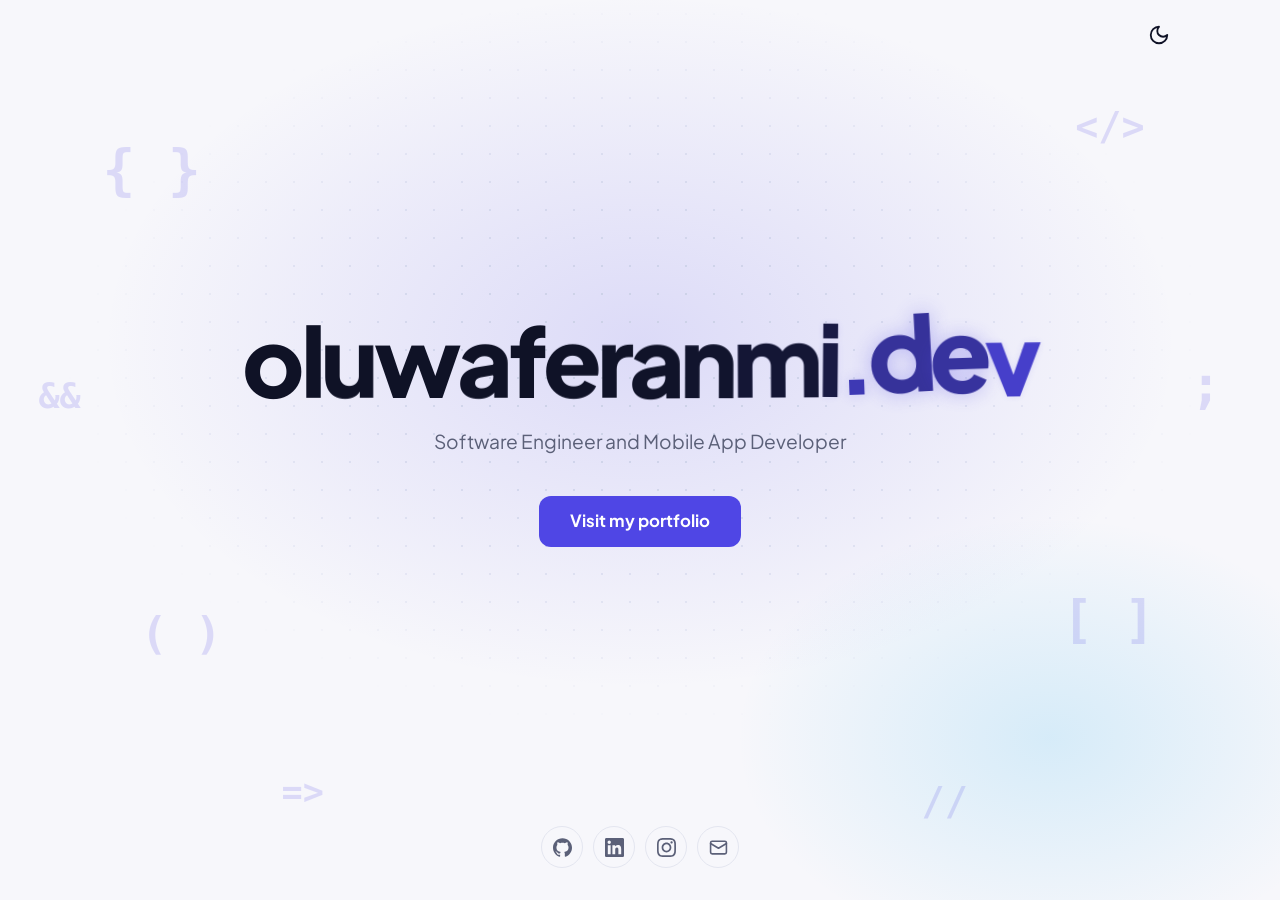
==== commit 075068a3: "2nd animation" ====
--- a/portfolio/public/index.html
+++ b/portfolio/public/index.html
@@ -40,7 +40,7 @@
   </div>
 
   <main class="landing container">
-    <h1 class="wordmark" aria-label="oluwaferanmi.dev"><span class="word" aria-hidden="true"><span class="ch" style="--d:0.15s;--t:1.2s;--rot:450deg;--x:0.51em;--land:12.9deg;--tilt:4.8">o</span><span class="ch" style="--d:0.22s;--t:1.2s;--rot:-540deg;--x:-0.43em;--land:-12.4deg;--tilt:5.5">l</span><span class="ch" style="--d:0.3s;--t:1.2s;--rot:360deg;--x:-0.57em;--land:8.4deg;--tilt:-5.2">u</span><span class="ch" style="--d:0.38s;--t:1.2s;--rot:-540deg;--x:0.19em;--land:-10.8deg;--tilt:6.9">w</span><span class="ch" style="--d:0.45s;--t:1.2s;--rot:540deg;--x:0.33em;--land:11.2deg;--tilt:-6.3">a</span><span class="ch" style="--d:0.53s;--t:1.2s;--rot:-360deg;--x:-0.62em;--land:-7.5deg;--tilt:-5.4">f</span><span class="ch" style="--d:0.6s;--t:1.2s;--rot:450deg;--x:-0.24em;--land:10.7deg;--tilt:-5.1">e</span><span class="ch" style="--d:0.68s;--t:1.2s;--rot:-540deg;--x:-0.29em;--land:-6.0deg;--tilt:-4.8">r</span><span class="ch" style="--d:0.75s;--t:1.2s;--rot:450deg;--x:-0.13em;--land:10.4deg;--tilt:-5.8">a</span><span class="ch" style="--d:0.82s;--t:1.2s;--rot:-450deg;--x:0.36em;--land:-10.1deg;--tilt:-3.3">n</span><span class="ch" style="--d:0.9s;--t:1.2s;--rot:360deg;--x:-0.14em;--land:12.8deg;--tilt:3.3">m</span><span class="ch" style="--d:0.97s;--t:1.2s;--rot:-360deg;--x:0.49em;--land:-6.0deg;--tilt:-6.7">i</span></span><span class="word dev" aria-hidden="true"><span class="ch" style="--d:1.55s;--t:1.1s;--rot:540deg;--x:-0.04em;--land:13.8deg;--tilt:4.7">.</span><span class="ch" style="--d:1.65s;--t:1.1s;--rot:-720deg;--x:0.18em;--land:-12.2deg;--tilt:4.3">d</span><span class="ch" style="--d:1.75s;--t:1.1s;--rot:630deg;--x:-0.23em;--land:13.7deg;--tilt:-3.5">e</span><span class="ch" style="--d:1.85s;--t:1.1s;--rot:-720deg;--x:-0.56em;--land:-6.5deg;--tilt:3.7">v</span></span></h1>
+    <h1 class="wordmark" aria-label="oluwaferanmi.dev"><span class="word main" aria-hidden="true"><span class="ch" style="--d:0.25s;--tilt:6.0">o</span><span class="ch" style="--d:0.295s;--tilt:-6.4">l</span><span class="ch" style="--d:0.34s;--tilt:-5.6">u</span><span class="ch" style="--d:0.385s;--tilt:-3.5">w</span><span class="ch" style="--d:0.43s;--tilt:6.5">a</span><span class="ch" style="--d:0.475s;--tilt:5.2">f</span><span class="ch" style="--d:0.52s;--tilt:-3.1">e</span><span class="ch" style="--d:0.565s;--tilt:-4.6">r</span><span class="ch" style="--d:0.61s;--tilt:-6.7">a</span><span class="ch" style="--d:0.655s;--tilt:3.6">n</span><span class="ch" style="--d:0.7s;--tilt:-3.6">m</span><span class="ch" style="--d:0.745s;--tilt:3.5">i</span></span><span class="word dev" aria-hidden="true"><span class="ch" style="--d:1.35s;--rot:-6.9deg;--tilt:-6.9">.</span><span class="ch" style="--d:1.4s;--rot:-4.7deg;--tilt:-6.8">d</span><span class="ch" style="--d:1.45s;--rot:6.5deg;--tilt:-4.2">e</span><span class="ch" style="--d:1.5s;--rot:6.6deg;--tilt:-3.7">v</span></span></h1>
     <p class="landing-sub"><span class="sub-text">Software Engineer and Mobile App Developer</span></p>
     <a href="home.html" class="btn btn-primary">Visit my portfolio</a>
   </main>
--- a/portfolio/public/css/landing.css
+++ b/portfolio/public/css/landing.css
@@ -1,15 +1,16 @@
 /* ============================================================
    Landing page animation and effects (loaded on index.html only)
-   Timeline: letters drop and roll (0.2s to 1.1s), ".dev" lands
-   with an impact (1.6s to 2.9s), subtitle types in, then the
-   button and socials appear. After that the name reacts to the
+   Timeline: "oluwaferanmi" rises out of a hidden line (0.25s to
+   1.9s), ".dev" slams down as one block (1.35s to 2.5s) with a
+   ripple, the subtitle types in, then the button and socials
+   appear. After that the name reacts to the
    cursor.
    ============================================================ */
 
 .landing-page { --ease-out: cubic-bezier(0.2, 0.7, 0.2, 1); }
 
 /* ---------- The wordmark ---------- */
-.wordmark { display: inline-block; cursor: default; user-select: none; -webkit-user-select: none; animation: thud 0.5s ease-out 2.4s both; }
+.wordmark { display: inline-block; cursor: default; user-select: none; -webkit-user-select: none; animation: thud 0.5s ease-out 2.05s both; }
 .word { display: inline-block; white-space: nowrap; }
 .word.dev { position: relative; color: var(--accent); }
 
@@ -21,23 +22,37 @@
   color: var(--text);
   color: color-mix(in srgb, var(--accent) calc(var(--p, 0) * 100%), var(--text));
   text-shadow: 0 0 calc(var(--p, 0) * 0.4em) color-mix(in srgb, var(--accent) calc(var(--p, 0) * 70%), transparent);
-  animation: drop var(--t, 1.2s) var(--d, 0s) both;
-  animation-fill-mode: backwards;
 }
 .dev .ch {
   color: var(--accent);
   color: color-mix(in srgb, var(--text) calc(var(--p, 0) * 85%), var(--accent));
 }
 
-/* Fall from above, roll while falling, land, then bounce twice */
-@keyframes drop {
-  0%   { transform: translate(var(--x), -80vh) rotate(var(--rot)); opacity: 0; animation-timing-function: cubic-bezier(0.5, 0, 0.9, 0.6); }
-  6%   { opacity: 1; }
-  52%  { transform: translate(0, 0) rotate(var(--land)); animation-timing-function: cubic-bezier(0.2, 0.7, 0.3, 1); }
-  68%  { transform: translate(0, -0.16em) rotate(calc(var(--land) * -0.5)); animation-timing-function: cubic-bezier(0.6, 0, 0.9, 0.5); }
-  82%  { transform: translate(0, 0) rotate(calc(var(--land) * 0.22)); animation-timing-function: cubic-bezier(0.2, 0.7, 0.3, 1); }
-  91%  { transform: translate(0, -0.035em) rotate(calc(var(--land) * -0.08)); animation-timing-function: ease-in; }
-  100% { transform: translate(0, 0) rotate(0); opacity: 1; }
+/* "oluwaferanmi": each letter rises out of an invisible line, sharpening as it
+   comes up. The line (a clip) opens fully once the intro is over so the hover
+   effects are never cut off. */
+.word.main {
+  clip-path: inset(-0.5em -0.6em 0 -0.6em);
+  animation: unmask 0.01s linear 1.95s forwards;
+}
+@keyframes unmask { to { clip-path: inset(-0.6em -0.6em -0.6em -0.6em); } }
+.main .ch { animation: rise 1.15s cubic-bezier(0.16, 1, 0.3, 1) var(--d, 0s) backwards; }
+@keyframes rise {
+  0%   { transform: translateY(105%); opacity: 0; filter: blur(10px); }
+  55%  { opacity: 1; }
+  100% { transform: translateY(0); opacity: 1; filter: blur(0); }
+}
+
+/* ".dev": drops in as one block, lands once with a small squash, then settles */
+.dev .ch { transform-origin: 50% 100%; animation: slam 1s var(--d, 0s) backwards; }
+@keyframes slam {
+  0%   { transform: translateY(-75vh) rotate(var(--rot, 0deg)); opacity: 0; animation-timing-function: cubic-bezier(0.6, 0, 0.9, 0.55); }
+  5%   { opacity: 1; }
+  55%  { transform: translateY(0) rotate(0deg); animation-timing-function: ease-out; }
+  62%  { transform: translateY(0.02em) scale(1.08, 0.86); animation-timing-function: ease-out; }
+  76%  { transform: translateY(-0.07em) scale(0.98, 1.03); animation-timing-function: ease-in; }
+  89%  { transform: translateY(0) scale(1, 1); }
+  100% { transform: translateY(0) scale(1, 1); opacity: 1; }
 }
 
 /* The whole name takes a small hit when ".dev" lands */
@@ -53,7 +68,7 @@
   width: 120%; height: 0.3em; border-radius: 50%;
   border: 2px solid var(--accent);
   transform: translateX(-50%) scale(0.2, 0.2); opacity: 0; pointer-events: none;
-  animation: ring 1.1s ease-out 2.4s both;
+  animation: ring 1.1s ease-out 2.05s both;
 }
 @keyframes ring {
   0%   { transform: translateX(-50%) scale(0.2, 0.2); opacity: 0; }
@@ -106,14 +121,14 @@
   transition: opacity 0.6s ease;
   --mx: 50%; --my: 40%;
   background:
-    radial-gradient(circle 260px at var(--mx) var(--my), var(--glow-a), transparent 70%);
+    radial-gradient(circle 130px at var(--mx) var(--my), var(--glow-a), transparent 70%);
 }
 .landing-spot::after {
   content: ""; position: absolute; inset: 0;
   background-image: radial-gradient(var(--accent) 1.3px, transparent 1.6px);
   background-size: 28px 28px;
-  -webkit-mask-image: radial-gradient(circle 170px at var(--mx) var(--my), #000, transparent);
-  mask-image: radial-gradient(circle 170px at var(--mx) var(--my), #000, transparent);
+  -webkit-mask-image: radial-gradient(circle 85px at var(--mx) var(--my), #000, transparent);
+  mask-image: radial-gradient(circle 85px at var(--mx) var(--my), #000, transparent);
 }
 .landing-page.pointer-on .landing-spot { opacity: 1; }
 
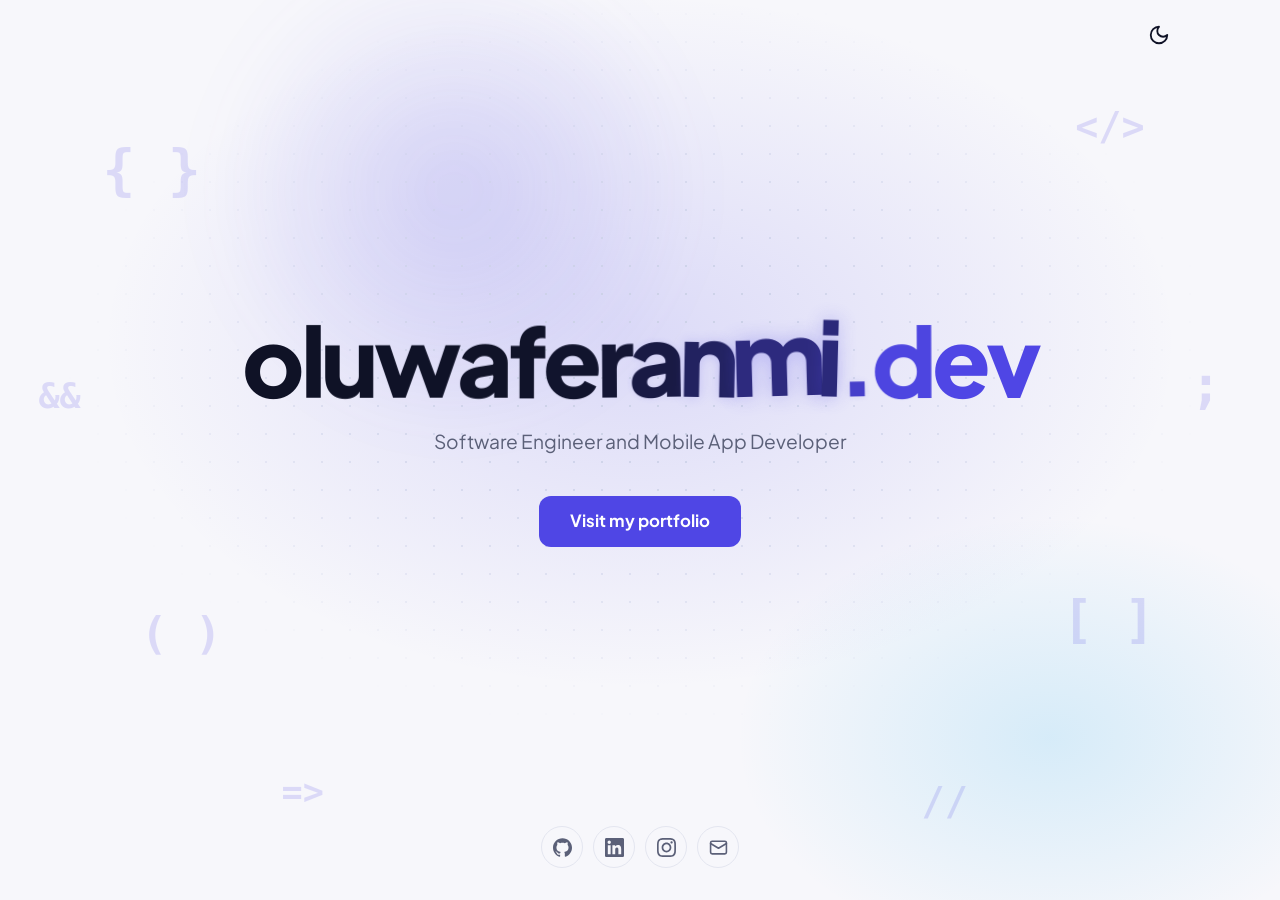
==== commit 5b8bd87f: "style and home refurbish with animations" ====
--- a/portfolio/public/index.html
+++ b/portfolio/public/index.html
@@ -16,7 +16,9 @@
   <meta property="og:image:height" content="630" />
   <meta property="og:image:alt" content="oluwaferanmi.dev, Software Engineer and Mobile App Developer" />
   <meta name="twitter:card" content="summary_large_image" />
-  <link rel="icon" href="images/favicon.png" />
+  <link rel="icon" href="images/favicon.svg" type="image/svg+xml" />
+  <link rel="icon" href="images/favicon-32.png" type="image/png" sizes="32x32" />
+  <link rel="apple-touch-icon" href="images/apple-touch-icon.png" />
   <link rel="preconnect" href="https://fonts.googleapis.com" />
   <link rel="preconnect" href="https://fonts.gstatic.com" crossorigin />
   <link href="https://fonts.googleapis.com/css2?family=Plus+Jakarta+Sans:wght@400;500;600;700;800&display=swap" rel="stylesheet" />
--- a/portfolio/public/css/style.css
+++ b/portfolio/public/css/style.css
@@ -19,6 +19,8 @@
   --glow-a: rgba(79, 70, 229, 0.16);
   --glow-b: rgba(14, 165, 233, 0.14);
   --dot: #CDD2E8;
+  --cyan: #06B6D4;
+  --mono: "JetBrains Mono", ui-monospace, "SF Mono", Menlo, Consolas, monospace;
   --font: "Plus Jakarta Sans", system-ui, -apple-system, "Segoe UI", Roboto, sans-serif;
 }
 
@@ -35,6 +37,7 @@
   --glow-a: rgba(99, 102, 241, 0.30);
   --glow-b: rgba(34, 211, 238, 0.13);
   --dot: #262B52;
+  --cyan: #67E8F9;
 }
 
 @media (prefers-color-scheme: dark) {
@@ -51,6 +54,7 @@
     --glow-a: rgba(99, 102, 241, 0.30);
     --glow-b: rgba(34, 211, 238, 0.13);
     --dot: #262B52;
+  --cyan: #67E8F9;
   }
 }
 
@@ -111,7 +115,9 @@
   border-bottom: 1px solid var(--line);
 }
 .nav { height: 68px; display: flex; align-items: center; justify-content: space-between; gap: 16px; }
-.logo { font-weight: 800; font-size: 1.15rem; letter-spacing: -0.03em; }
+.logo { display: inline-flex; align-items: center; color: var(--text); font-weight: 800; font-size: 1.15rem; letter-spacing: -0.03em; }
+.logo .logo-mark { display: block; width: 30px; height: 30px; flex: none; margin-right: 10px; transition: transform 0.35s cubic-bezier(0.16, 1, 0.3, 1); }
+.logo:hover .logo-mark { transform: rotate(-8deg) scale(1.08); }
 .logo span { color: var(--accent); }
 .nav-links { display: flex; gap: 4px; }
 .nav-links a {
@@ -175,7 +181,8 @@
 /* ---------- Home hero ---------- */
 .hero {
   display: grid; grid-template-columns: minmax(0, 1.4fr) minmax(0, 1fr);
-  gap: clamp(32px, 6vw, 80px); align-items: center;
+  grid-template-areas: "text visual" "text code";
+  gap: clamp(24px, 4vw, 40px) clamp(32px, 6vw, 80px); align-items: center;
   padding-block: clamp(48px, 8vw, 104px) clamp(32px, 5vw, 56px);
 }
 .badge {
@@ -187,9 +194,11 @@
 .badge .dot { margin-right: 0; }
 .hero h1 { font-size: clamp(2.4rem, 5.6vw, 4rem); line-height: 1.07; letter-spacing: -0.04em; margin: 22px 0 18px; }
 .lead { font-size: 1.125rem; color: var(--muted); max-width: 52ch; }
+.hero-note { margin-top: 18px; max-width: 52ch; color: var(--muted); padding-left: 14px; border-left: 2px solid var(--accent); }
 .hero-actions { display: flex; flex-wrap: wrap; gap: 12px; margin-top: 32px; }
 
-.hero-visual { position: relative; display: grid; place-items: center; }
+.hero-text { grid-area: text; }
+.hero-visual { grid-area: visual; position: relative; display: grid; place-items: center; }
 .hero-visual::before {
   content: ""; position: absolute; inset: 4%; border-radius: 50%; z-index: 0;
   background: radial-gradient(closest-side, var(--glow-a), transparent); filter: blur(24px);
@@ -272,6 +281,161 @@
 
 .more-card { display: flex; align-items: center; justify-content: space-between; flex-wrap: wrap; gap: 16px 24px; }
 
+
+/* ---------- Code card (hero) ---------- */
+.code-card {
+  grid-area: code; position: relative; z-index: 2; margin: 0; justify-self: center;
+  width: min(100%, 25.5rem); background: #0E1126; color: #C9CEF0;
+  border: 1px solid #2A2F5E; border-radius: 16px; overflow: hidden;
+  box-shadow: 0 18px 44px rgba(10, 12, 40, 0.28);
+  font-family: var(--mono); font-size: clamp(0.68rem, 3vw, 0.84rem); line-height: 1.75;
+}
+.code-title {
+  display: flex; justify-content: space-between; align-items: center; gap: 12px;
+  padding: 9px 16px; border-bottom: 1px solid #23274A; background: #12152D;
+  color: #9BA0BC; font-size: 0.78em;
+}
+.code-lang { color: #67E8F9; }
+.code-card pre { padding: 14px 18px 16px; overflow-x: auto; }
+.code-card code { display: block; font-family: inherit; }
+.ln { display: block; width: calc(var(--n) * 1ch); white-space: pre; overflow: hidden; animation: type 0.5s steps(var(--n)) var(--d, 0s) backwards; }
+@keyframes type { from { width: 0; } }
+.ln .k { color: #9AA0FF; }
+.ln .key { color: #F1F2FA; }
+.ln .s { color: #67E8F9; }
+.ln .p { color: #7A80A8; }
+.caret { display: inline-block; width: 0.6ch; height: 1.15em; margin-left: 0.2ch; vertical-align: text-bottom; background: #67E8F9; animation: blink 1.1s steps(1) infinite; }
+@keyframes blink { 50% { opacity: 0; } }
+
+/* ---------- Tools strip ---------- */
+.marquee {
+  overflow: hidden; padding-block: 8px 16px;
+  -webkit-mask-image: linear-gradient(90deg, transparent, #000 8%, #000 92%, transparent);
+  mask-image: linear-gradient(90deg, transparent, #000 8%, #000 92%, transparent);
+}
+.marquee-track { display: flex; width: max-content; animation: marquee 45s linear infinite; }
+.marquee:hover .marquee-track { animation-play-state: paused; }
+.marquee ul { list-style: none; display: flex; gap: 12px; padding-right: 12px; }
+.marquee li {
+  padding: 8px 18px; border: 1px solid var(--line); background: var(--surface); border-radius: 999px;
+  font-weight: 600; font-size: 0.95rem; color: var(--muted); white-space: nowrap;
+}
+@keyframes marquee { to { transform: translateX(-50%); } }
+
+/* ---------- Card spotlight (follows the cursor) ---------- */
+.card, .project { position: relative; }
+.card::before, .project::before {
+  content: ""; position: absolute; inset: 0; border-radius: inherit; pointer-events: none; z-index: 0;
+  opacity: 0; transition: opacity 0.25s ease;
+  background: radial-gradient(220px circle at var(--mx, 50%) var(--my, 50%), color-mix(in srgb, var(--accent) 13%, transparent), transparent 70%);
+}
+.card:hover::before, .project:hover::before { opacity: 1; }
+
+
+/* ============================================================
+   Motion: page changes, load-in, scroll reveals, hovers
+   ============================================================ */
+
+/* Smooth cross-page transitions (Chrome and Edge; others just navigate normally) */
+@view-transition { navigation: auto; }
+.site-header { view-transition-name: site-header; }
+
+/* Scroll progress bar */
+.progress {
+  position: fixed; top: 0; left: 0; right: 0; height: 3px; z-index: 60; pointer-events: none;
+  background: linear-gradient(90deg, var(--accent), var(--cyan));
+  transform: scaleX(var(--p, 0)); transform-origin: 0 50%;
+}
+
+@keyframes fade-up { from { opacity: 0; transform: translateY(18px); } }
+@keyframes word-up { from { transform: translateY(108%); } }
+
+/* Home: headline words rise out of a hidden line, then the rest follows */
+.hero h1 .w { display: inline-block; overflow: hidden; vertical-align: top; padding: 0 0.06em 0.14em 0; margin: 0 -0.06em -0.14em 0; }
+.hero h1 .w > span { display: inline-block; animation: word-up 0.9s cubic-bezier(0.16, 1, 0.3, 1) calc(0.1s + var(--i) * 0.07s) backwards; }
+.hero-text .badge { animation: fade-up 0.7s ease-out backwards; }
+.hero-text .lead { animation: fade-up 0.8s ease-out 0.55s backwards; }
+.hero-text .hero-note { animation: fade-up 0.8s ease-out 0.7s backwards; }
+.hero-text .hero-actions { animation: fade-up 0.8s ease-out 0.85s backwards; }
+.hero-visual { animation: fade-up 1s ease-out 0.2s backwards; }
+.code-card { animation: fade-up 0.9s ease-out 0.5s backwards; }
+.page-head h1 { animation: fade-up 0.7s ease-out backwards; }
+.page-head p { animation: fade-up 0.7s ease-out 0.1s backwards; }
+
+/* Scroll reveal (added by main.js only to things below the fold) */
+main .reveal.reveal { opacity: 0; transform: translateY(18px); transition: opacity 0.7s ease, transform 0.8s cubic-bezier(0.16, 1, 0.3, 1); transition-delay: var(--rd, 0s); }
+main .reveal.reveal.in { opacity: 1; transform: none; }
+
+/* Hover: cards lift and their icon tile fills in */
+.grid-services .card, .steps .card, .skill-card { transition: transform 0.25s ease, border-color 0.25s ease, box-shadow 0.25s ease; }
+.grid-services .card:hover, .steps .card:hover, .skill-card:hover {
+  transform: translateY(-4px);
+  border-color: color-mix(in srgb, var(--accent) 45%, var(--line));
+  box-shadow: 0 16px 32px -20px color-mix(in srgb, var(--accent) 70%, transparent);
+}
+.tile { transition: background 0.25s ease, color 0.25s ease, transform 0.3s cubic-bezier(0.16, 1, 0.3, 1); }
+.card:hover .tile { background: var(--accent); color: var(--bg); transform: rotate(-6deg) scale(1.08); }
+.step-num { transition: background 0.25s ease, color 0.25s ease, transform 0.3s ease; }
+.card:hover .step-num { background: var(--accent); color: var(--bg); transform: scale(1.1); }
+.tags li { transition: background 0.2s ease, color 0.2s ease, transform 0.2s ease; }
+.tags li:hover { background: var(--accent); color: var(--bg); transform: translateY(-2px); }
+
+/* Hover: the three phone screens lift one after another */
+.project-media img { transition: transform 0.5s cubic-bezier(0.16, 1, 0.3, 1); }
+.project:hover .project-media img:nth-child(1) { transform: translateY(-10px); }
+.project:hover .project-media img:nth-child(2) { transform: translateY(-18px); transition-delay: 0.05s; }
+.project:hover .project-media img:nth-child(3) { transform: translateY(-10px); transition-delay: 0.1s; }
+
+/* Hover: primary buttons get a light sweep; social icons lift */
+.btn-primary { position: relative; overflow: hidden; }
+.btn-primary::after {
+  content: ""; position: absolute; inset: 0; pointer-events: none;
+  background: linear-gradient(105deg, transparent 35%, rgba(255, 255, 255, 0.35) 50%, transparent 65%);
+  transform: translateX(-120%);
+}
+.btn-primary:hover::after { transform: translateX(120%); transition: transform 0.7s ease; }
+.social a { transition: color 0.2s ease, border-color 0.2s ease, transform 0.2s ease; }
+.social a:hover { transform: translateY(-3px); }
+
+/* ---------- Command menu (Ctrl K) ---------- */
+.cmd {
+  position: fixed; inset: 0; z-index: 100; display: none; align-items: flex-start; justify-content: center;
+  padding: 12vh 16px 16px; background: rgba(8, 10, 24, 0.55);
+  -webkit-backdrop-filter: blur(6px); backdrop-filter: blur(6px);
+}
+.cmd.open { display: flex; }
+.cmd-panel {
+  width: min(560px, 100%); background: var(--surface); border: 1px solid var(--line); border-radius: 18px;
+  box-shadow: 0 24px 70px rgba(5, 8, 30, 0.35); overflow: hidden; animation: cmd-in 0.16s ease-out;
+}
+@keyframes cmd-in { from { opacity: 0; transform: translateY(-8px) scale(0.98); } }
+.cmd-input {
+  width: 100%; border: 0; border-bottom: 1px solid var(--line); background: transparent; color: var(--text);
+  font: inherit; font-size: 1.05rem; padding: 18px 20px; outline: none;
+}
+.cmd-input::placeholder { color: var(--muted); }
+.cmd-list { list-style: none; max-height: min(62vh, 480px); overflow-y: auto; padding: 8px; }
+.cmd-item { display: flex; align-items: center; gap: 12px; padding: 10px 12px; border-radius: 12px; cursor: pointer; font-weight: 600; }
+.cmd-item .icon { width: 18px; height: 18px; flex: none; color: var(--muted); }
+.cmd-item[aria-selected="true"] { background: var(--accent-soft); color: var(--accent); }
+.cmd-item[aria-selected="true"] .icon { color: var(--accent); }
+.cmd-item.sub { margin-left: 22px; font-weight: 500; }
+.cmd-chev { display: grid; place-items: center; width: 28px; height: 28px; flex: none; border: 0; border-radius: 8px; background: transparent; color: var(--muted); cursor: pointer; }
+.cmd-chev:hover { background: var(--accent-soft); color: var(--accent); }
+.cmd-chev .icon { width: 16px; height: 16px; transition: transform 0.2s ease; }
+.cmd-chev[aria-expanded="true"] .icon { transform: rotate(90deg); }
+.cmd-hint { margin-left: auto; font-size: 0.8rem; font-weight: 500; color: var(--muted); }
+.cmd-empty { padding: 18px 14px; color: var(--muted); }
+.cmd-foot { display: flex; gap: 16px; flex-wrap: wrap; padding: 10px 16px; border-top: 1px solid var(--line); font-size: 0.8rem; color: var(--muted); }
+kbd { font-family: var(--mono); font-size: 0.75rem; border: 1px solid var(--line); border-radius: 6px; padding: 1px 6px; background: var(--bg); color: var(--text); }
+
+/* ---------- How I work ---------- */
+.steps { list-style: none; display: grid; grid-template-columns: repeat(4, minmax(0, 1fr)); gap: 20px; }
+.step-num {
+  width: 36px; height: 36px; display: grid; place-items: center; border-radius: 50%;
+  background: var(--accent-soft); color: var(--accent); font-weight: 800; margin-bottom: 18px;
+}
+
 /* ---------- Call to action ---------- */
 .cta {
   background: var(--brand); color: #FFFFFF; text-align: center;
@@ -317,11 +481,13 @@
 
 /* ---------- Responsive ---------- */
 @media (max-width: 900px) {
-  .hero { grid-template-columns: 1fr; }
-  .hero-visual { order: -1; justify-items: start; }
+  .hero { grid-template-columns: 1fr; grid-template-areas: "visual" "text" "code"; }
+  .hero-visual { justify-items: start; }
+  .code-card { margin: 0; width: 100%; }
   .hero-visual::before { display: none; }
   .hero-visual .avatar { width: 132px; }
   .grid-3, .grid-2, .contact-grid, .project-body { grid-template-columns: 1fr; }
+  .grid-3.grid-services, .steps { grid-template-columns: repeat(2, minmax(0, 1fr)); }
   .about-card { grid-template-columns: 1fr; }
   .about-card .avatar { width: 132px; }
 }
@@ -339,6 +505,10 @@
   .footer-inner { justify-content: center; text-align: center; }
 }
 
+@media (max-width: 600px) {
+  .grid-3.grid-services, .steps { grid-template-columns: 1fr; }
+}
+
 @media (max-width: 480px) {
   .info-card:has(.tile) { flex-direction: column; gap: 12px; }
 }
@@ -347,3 +517,16 @@
   html { scroll-behavior: auto; }
   .btn { transition: none; }
 }
+
+@media (prefers-reduced-motion: reduce) {
+  .hero h1 .w > span, .hero-text > *, .hero-text .badge, .hero-visual, .code-card, .page-head h1, .page-head p { animation: none; }
+  main .reveal.reveal { opacity: 1; transform: none; transition: none; }
+  .progress { display: none; }
+  .ln { animation: none; }
+  .caret { animation: none; }
+  .marquee-track { animation: none; width: auto; flex-wrap: wrap; }
+  .marquee ul[aria-hidden="true"] { display: none; }
+  .marquee ul { flex-wrap: wrap; justify-content: center; padding: 0 20px; }
+  .marquee { -webkit-mask-image: none; mask-image: none; }
+  .cmd-panel { animation: none; }
+}
--- a/portfolio/public/css/landing.css
+++ b/portfolio/public/css/landing.css
@@ -115,6 +115,21 @@
 .landing-foot { animation: arrive 0.8s var(--ease-out) 3.6s backwards; }
 .landing-top  { animation: arrive 0.8s var(--ease-out) 0.2s backwards; }
 
+/* ---------- Slow drifting glow behind the name ---------- */
+.landing-bg::before {
+  content: ""; position: absolute; width: 55vmax; height: 55vmax; left: 8%; top: -18%;
+  background: radial-gradient(closest-side, var(--glow-a), transparent 70%); filter: blur(30px);
+  animation: drift 20s ease-in-out infinite alternate;
+}
+@keyframes drift {
+  from { transform: translate(0, 0) scale(1); }
+  50%  { transform: translate(28vw, 14vh) scale(1.12); }
+  to   { transform: translate(12vw, 30vh) scale(0.95); }
+}
+
+/* ---------- Magnetic button ---------- */
+.landing .btn { transform: translate(var(--tx, 0px), var(--ty, 0px)); transition: transform 0.25s ease-out, box-shadow 0.2s ease; }
+
 /* ---------- Cursor spotlight (dots light up near the pointer) ---------- */
 .landing-spot {
   position: absolute; inset: 0; z-index: 0; pointer-events: none; opacity: 0;
@@ -167,4 +182,5 @@
   .landing-page *, .landing-page *::after { animation: none !important; }
   .glyph { transition: none; }
   .landing-spot { display: none; }
+  .landing-page .landing-bg::before { animation: none; }
 }
